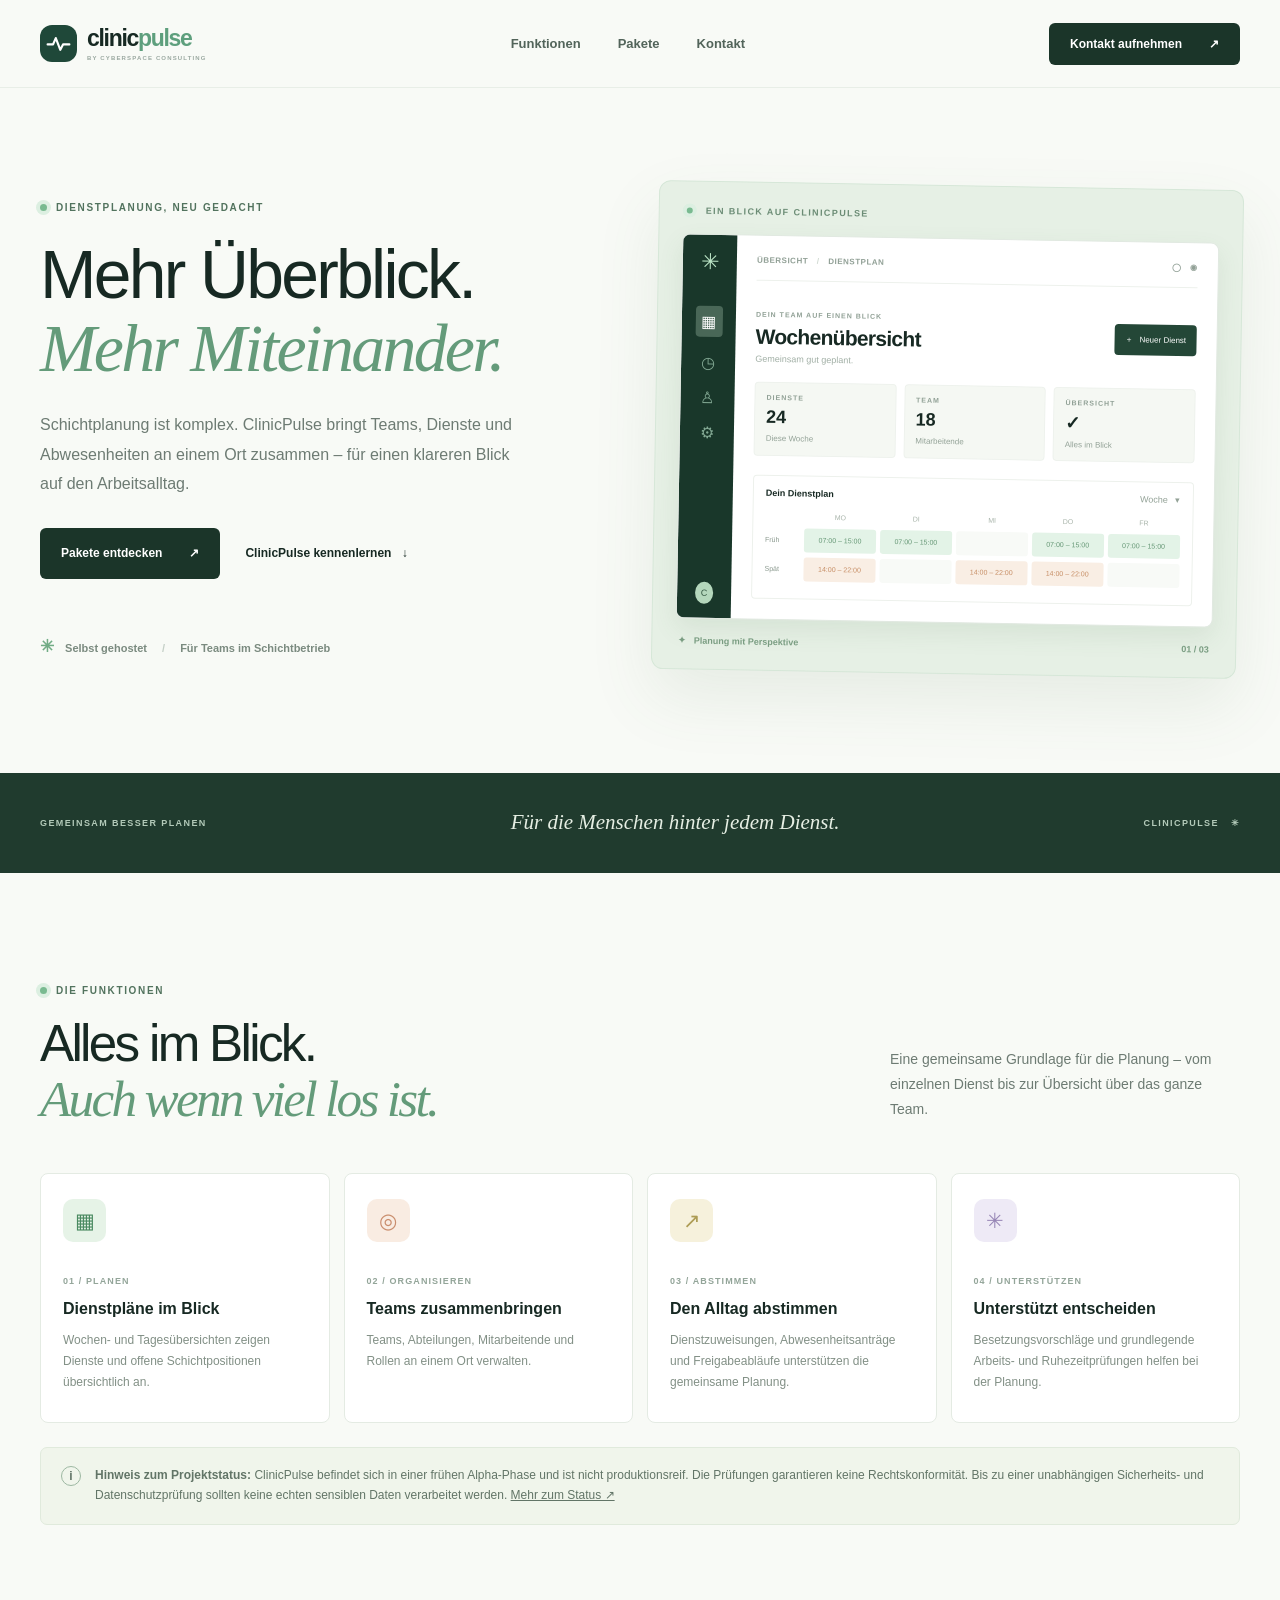
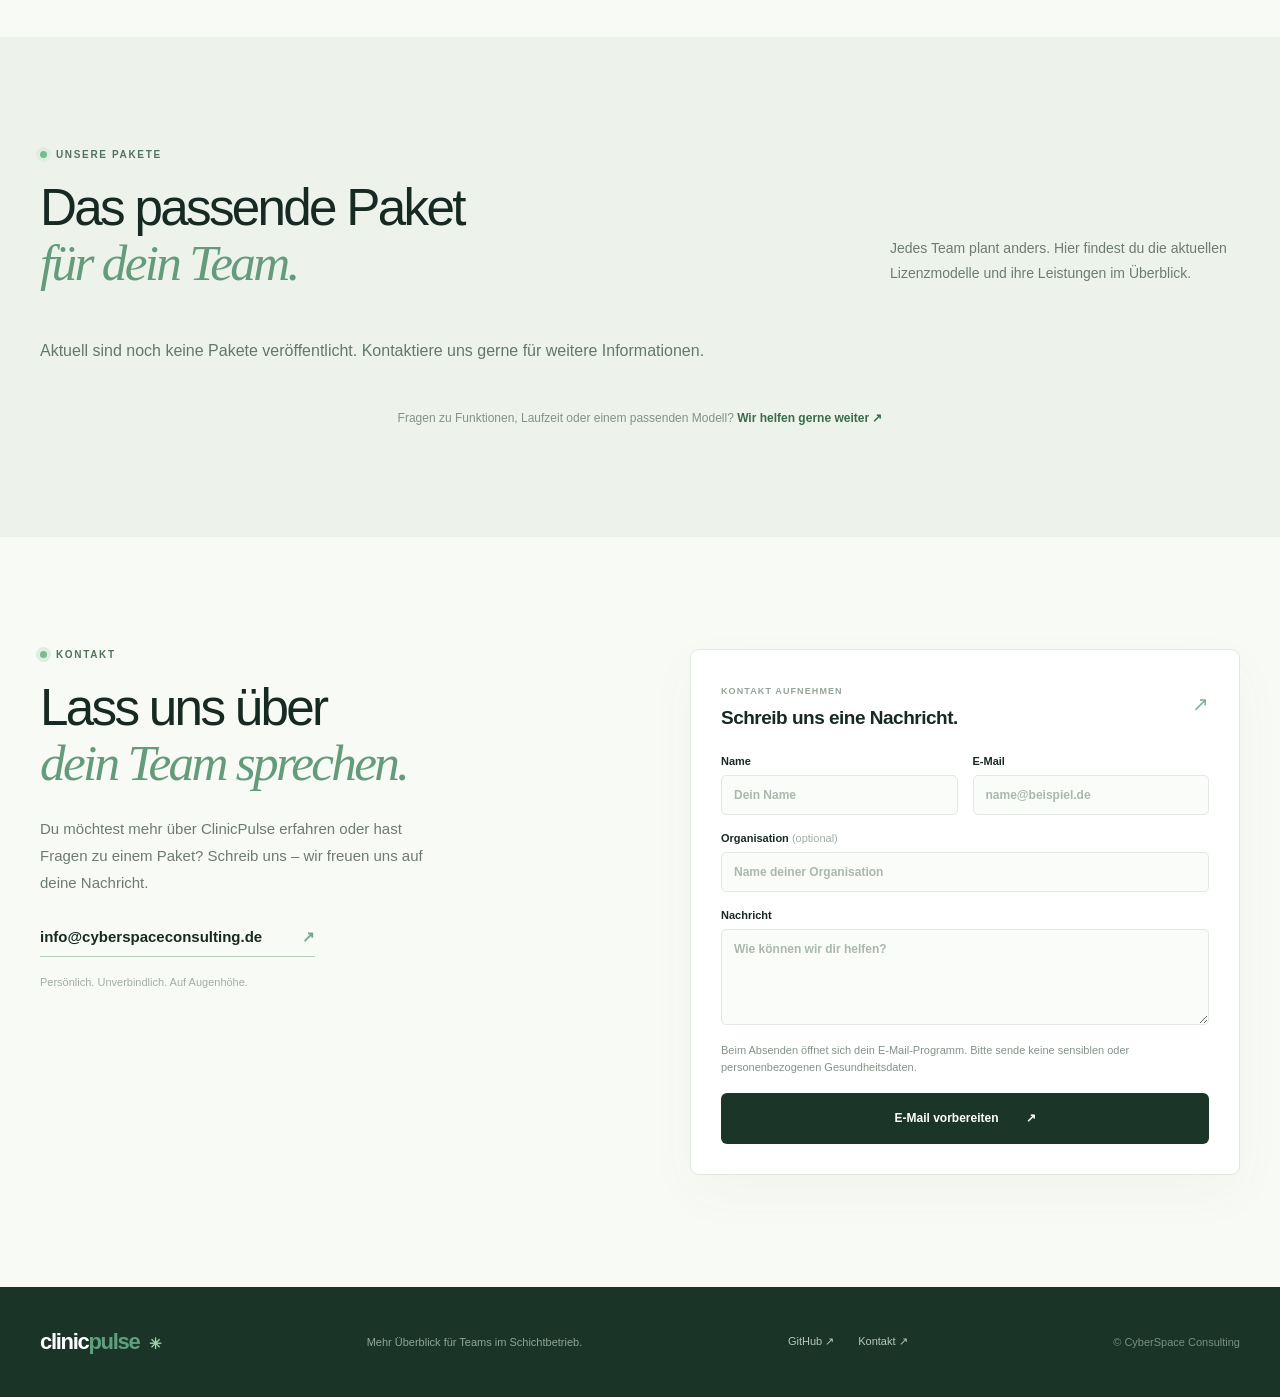
==== index.html @ e7cd2919 "Create ClinicPulse website Co-authored-by: Copilot <223556219+Copilot@users.noreply.github.com>" ====
<!doctype html>
<html lang="de">
<head>
  <meta charset="utf-8">
  <meta name="viewport" content="width=device-width, initial-scale=1">
  <meta name="description" content="ClinicPulse – Dienstplanung für Teams im Schichtbetrieb.">
  <meta name="theme-color" content="#f6f7f3">
  <title>ClinicPulse – Dienstplanung mit Überblick</title>
  <link rel="stylesheet" href="styles.css">
  <script src="app.js" defer></script>
</head>
<body>
  <header class="site-header">
    <div class="container header-inner">
      <a class="brand" href="#start" aria-label="ClinicPulse – zur Startseite">
        <span class="brand-mark" aria-hidden="true"><svg viewBox="0 0 32 32" fill="none"><path d="M4 17h6l3-7 5 13 3-6h7" stroke="currentColor" stroke-width="2.4" stroke-linecap="round" stroke-linejoin="round"/></svg></span>
        <span>clinic<span class="brand-accent">pulse</span><small>BY CYBERSPACE CONSULTING</small></span>
      </a>
      <nav aria-label="Hauptnavigation">
        <a href="#funktionen">Funktionen</a><a href="#pakete">Pakete</a><a href="#kontakt">Kontakt</a>
      </nav>
      <a class="button button-dark header-cta" href="#kontakt">Kontakt aufnehmen <span aria-hidden="true">↗</span></a>
    </div>
  </header>

  <main id="start">
    <section class="hero">
      <div class="container hero-grid">
        <div class="hero-copy">
          <div class="eyebrow"><span class="dot"></span> DIENSTPLANUNG, NEU GEDACHT</div>
          <h1>Mehr Überblick.<br><em>Mehr Miteinander.</em></h1>
          <p>Schichtplanung ist komplex. ClinicPulse bringt Teams, Dienste und Abwesenheiten an einem Ort zusammen – für einen klareren Blick auf den Arbeitsalltag.</p>
          <div class="hero-actions"><a class="button button-dark" href="#pakete">Pakete entdecken <span aria-hidden="true">↗</span></a><a class="text-link" href="#funktionen">ClinicPulse kennenlernen <span aria-hidden="true">↓</span></a></div>
          <div class="hero-note"><span class="note-icon">✳</span> Selbst gehostet <span class="separator">/</span> Für Teams im Schichtbetrieb</div>
        </div>
        <div class="preview-wrap" aria-label="Illustrative Darstellung einer Dienstplanübersicht">
          <div class="preview-label"><span class="dot"></span> EIN BLICK AUF CLINICPULSE</div>
          <div class="preview">
            <div class="preview-sidebar"><div class="mini-logo">✳</div><span class="mini-nav active">▦</span><span class="mini-nav">◷</span><span class="mini-nav">♙</span><span class="mini-nav">⚙</span><div class="mini-avatar">C</div></div>
            <div class="preview-main">
              <div class="preview-top"><span>ÜBERSICHT <b>/</b> DIENSTPLAN</span><span>◯ &nbsp; ◉</span></div>
              <div class="preview-heading"><div><small>DEIN TEAM AUF EINEN BLICK</small><h2>Wochenübersicht</h2><p>Gemeinsam gut geplant.</p></div><div class="preview-btn">＋ &nbsp; Neuer Dienst</div></div>
              <div class="preview-stats"><div><small>DIENSTE</small><strong>24</strong><span>Diese Woche</span></div><div><small>TEAM</small><strong>18</strong><span>Mitarbeitende</span></div><div><small>ÜBERSICHT</small><strong>✓</strong><span>Alles im Blick</span></div></div>
              <div class="calendar"><div class="calendar-head"><b>Dein Dienstplan</b><span>Woche &nbsp; ▾</span></div><div class="weekdays"><span></span><span>MO</span><span>DI</span><span>MI</span><span>DO</span><span>FR</span></div><div class="calendar-row"><span>Früh</span><i>07:00 – 15:00</i><i>07:00 – 15:00</i><i></i><i>07:00 – 15:00</i><i>07:00 – 15:00</i></div><div class="calendar-row"><span>Spät</span><i class="peach">14:00 – 22:00</i><i></i><i class="peach">14:00 – 22:00</i><i class="peach">14:00 – 22:00</i><i></i></div></div>
            </div>
          </div>
          <div class="preview-foot"><span>✦ &nbsp; Planung mit Perspektive</span><span>01 / 03</span></div>
        </div>
      </div>
    </section>

    <section class="intro-strip"><div class="container strip-inner"><span>GEMEINSAM BESSER PLANEN</span><p>Für die Menschen hinter jedem Dienst.</p><span>CLINICPULSE &nbsp; ✳</span></div></section>

    <section class="section" id="funktionen">
      <div class="container">
        <div class="section-heading"><div><div class="eyebrow"><span class="dot"></span> DIE FUNKTIONEN</div><h2>Alles im Blick.<br><em>Auch wenn viel los ist.</em></h2></div><p>Eine gemeinsame Grundlage für die Planung – vom einzelnen Dienst bis zur Übersicht über das ganze Team.</p></div>
        <div class="feature-grid">
          <article class="feature-card"><div class="feature-icon">▦</div><span class="card-index">01 / PLANEN</span><h3>Dienstpläne im Blick</h3><p>Wochen- und Tagesübersichten zeigen Dienste und offene Schichtpositionen übersichtlich an.</p></article>
          <article class="feature-card"><div class="feature-icon peach-icon">◎</div><span class="card-index">02 / ORGANISIEREN</span><h3>Teams zusammenbringen</h3><p>Teams, Abteilungen, Mitarbeitende und Rollen an einem Ort verwalten.</p></article>
          <article class="feature-card"><div class="feature-icon yellow-icon">↗</div><span class="card-index">03 / ABSTIMMEN</span><h3>Den Alltag abstimmen</h3><p>Dienstzuweisungen, Abwesenheitsanträge und Freigabeabläufe unterstützen die gemeinsame Planung.</p></article>
          <article class="feature-card"><div class="feature-icon lilac-icon">✳</div><span class="card-index">04 / UNTERSTÜTZEN</span><h3>Unterstützt entscheiden</h3><p>Besetzungsvorschläge und grundlegende Arbeits- und Ruhezeitprüfungen helfen bei der Planung.</p></article>
        </div>
        <div class="alpha-note"><span>i</span><p><strong>Hinweis zum Projektstatus:</strong> ClinicPulse befindet sich in einer frühen Alpha-Phase und ist nicht produktionsreif. Die Prüfungen garantieren keine Rechtskonformität. Bis zu einer unabhängigen Sicherheits- und Datenschutzprüfung sollten keine echten sensiblen Daten verarbeitet werden. <a href="https://github.com/CyberspaceConsulting/ClinicPulse#status-und-eignung">Mehr zum Status ↗</a></p></div>
      </div>
    </section>

    <section class="section packages-section" id="pakete">
      <div class="container">
        <div class="section-heading"><div><div class="eyebrow"><span class="dot"></span> UNSERE PAKETE</div><h2>Das passende Paket<br><em>für dein Team.</em></h2></div><p>Jedes Team plant anders. Hier findest du die aktuellen Lizenzmodelle und ihre Leistungen im Überblick.</p></div>
        <div id="packages" class="package-grid" aria-live="polite"><p class="package-status">Pakete werden geladen …</p></div>
        <p class="package-footnote">Fragen zu Funktionen, Laufzeit oder einem passenden Modell? <a href="#kontakt">Wir helfen gerne weiter ↗</a></p>
      </div>
    </section>

    <section class="section contact-section" id="kontakt">
      <div class="container contact-grid">
        <div><div class="eyebrow"><span class="dot"></span> KONTAKT</div><h2>Lass uns über<br><em>dein Team sprechen.</em></h2><p class="contact-intro">Du möchtest mehr über ClinicPulse erfahren oder hast Fragen zu einem Paket? Schreib uns – wir freuen uns auf deine Nachricht.</p><a class="contact-email" href="mailto:info@cyberspaceconsulting.de">info@cyberspaceconsulting.de <span>↗</span></a><p class="contact-small">Persönlich. Unverbindlich. Auf Augenhöhe.</p></div>
        <form id="contact-form" class="contact-form">
          <div class="form-header"><div><span class="card-index">KONTAKT AUFNEHMEN</span><h3>Schreib uns eine Nachricht.</h3></div><span>↗</span></div>
          <div class="form-row"><label>Name <input name="name" autocomplete="name" required placeholder="Dein Name"></label><label>E-Mail <input type="email" name="email" autocomplete="email" required placeholder="name@beispiel.de"></label></div>
          <label>Organisation <span class="optional">(optional)</span><input name="organization" autocomplete="organization" placeholder="Name deiner Organisation"></label>
          <label>Nachricht <textarea name="message" rows="5" required placeholder="Wie können wir dir helfen?"></textarea></label>
          <p class="form-hint">Beim Absenden öffnet sich dein E-Mail-Programm. Bitte sende keine sensiblen oder personenbezogenen Gesundheitsdaten.</p>
          <button class="button button-dark" type="submit">E-Mail vorbereiten <span aria-hidden="true">↗</span></button>
        </form>
      </div>
    </section>
  </main>
  <footer><div class="container footer-inner"><a class="footer-brand" href="#start">clinic<span>pulse</span> <b>✳</b></a><p>Mehr Überblick für Teams im Schichtbetrieb.</p><div><a href="https://github.com/CyberspaceConsulting/ClinicPulse">GitHub ↗</a><a href="mailto:info@cyberspaceconsulting.de">Kontakt ↗</a></div><small>© CyberSpace Consulting</small></div></footer>
</body>
</html>
---- styles.css ----
:root{--ink:#172923;--muted:#6d7b73;--green:#a1dbbf;--line:#dce4dc;--paper:#f8faf6;--cream:#f1f5ed}
*{box-sizing:border-box}
html{scroll-behavior:smooth;scroll-padding-top:90px}
body{margin:0;color:var(--ink);background:var(--paper);font-family:Arial,Helvetica,sans-serif;-webkit-font-smoothing:antialiased}
a{color:inherit;text-decoration:none}
button,input,textarea{font:inherit}
button,a{touch-action:manipulation}
button{cursor:pointer}
button:focus-visible,a:focus-visible,input:focus-visible,textarea:focus-visible{outline:3px solid #29805b;outline-offset:3px}
.container{width:min(1200px,calc(100% - 80px));margin:auto}
.site-header{height:88px;background:rgba(248,250,246,.96);border-bottom:1px solid #e8eee7}
.header-inner{height:100%;display:flex;align-items:center;justify-content:space-between;gap:24px}
.brand{display:flex;align-items:center;gap:10px;font-weight:800;font-size:23px;letter-spacing:-1.3px;line-height:1}
.brand-mark{display:grid;place-items:center;width:37px;height:37px;border-radius:12px;background:#1f4839;color:white}
.brand-mark svg{width:29px;height:29px}
.brand-accent,.footer-brand span{color:#5e9f7d}
.brand small{display:block;color:#9aa8a0;font-size:6px;letter-spacing:1.15px;margin-top:5px}
nav{display:flex;gap:37px;font-size:13px;font-weight:600;color:#52645a}
nav a:hover,.text-link:hover,.package-footnote a:hover{color:#40835e}
.button{display:inline-flex;align-items:center;justify-content:center;gap:27px;min-height:51px;padding:0 20px;border:1px solid transparent;border-radius:6px;font-size:12px;font-weight:700;transition:background .2s,color .2s}
.button-dark{background:#1b3529;color:white}.button-dark:hover{background:#345b47}.header-cta{min-height:42px}
.hero{overflow:hidden;padding:97px 0 99px}.hero-grid{display:grid;grid-template-columns:1fr 1.06fr;gap:64px;align-items:center}
.eyebrow{display:flex;align-items:center;gap:9px;color:#52735e;font-size:10px;font-weight:800;letter-spacing:1.65px}.dot{display:inline-block;width:7px;height:7px;border-radius:50%;background:#79ba90;box-shadow:0 0 0 4px #dcefe1}
h1,h2,h3,p{margin-top:0}h1,h2{font-weight:500;letter-spacing:-2.7px;line-height:1.08}h1{font-size:clamp(47px,5.3vw,72px);margin:25px 0}h1 em,h2 em{font-family:Georgia,serif;color:#649b7a;font-weight:400}
.hero-copy>p{max-width:480px;color:var(--muted);font-size:16px;line-height:1.85;margin-bottom:29px}.hero-actions{display:flex;align-items:center;gap:25px;flex-wrap:wrap}.text-link{font-size:12px;font-weight:700}.text-link span{margin-left:7px}
.hero-note{margin-top:57px;font-size:11px;color:#7a8a7f;font-weight:600}.note-icon{color:#71ac85;font-size:17px;margin-right:8px}.separator{padding:0 12px;color:#c5d0c7}
.preview-wrap{padding:23px;background:#e6f0e5;border:1px solid #d6e7d8;border-radius:12px;box-shadow:0 28px 65px #4f73521a;transform:rotate(1deg)}
.preview-label{font-size:9px;font-weight:800;letter-spacing:1.4px;color:#6b8c75;margin:1px 0 18px 4px}.preview-label .dot{width:6px;height:6px;margin-right:9px}
.preview{display:flex;min-height:354px;background:#fff;border:1px solid #e1e9e1;border-radius:8px;overflow:hidden;box-shadow:0 10px 24px #4a71501a}.preview-sidebar{width:54px;background:#19372a;color:#83a994;display:flex;align-items:center;flex-direction:column;gap:16px;padding:14px 0}.mini-logo{font-size:22px;color:#bce6c7;margin-bottom:15px}.mini-nav{font-size:16px}.mini-nav.active{background:#496757;color:white;padding:6px;border-radius:4px}.mini-avatar{margin-top:auto;border-radius:50%;background:#b4d7bc;color:#345842;padding:6px;font-size:9px}
.preview-main{flex:1;padding:20px;min-width:0}.preview-top{display:flex;justify-content:space-between;color:#91a096;font-size:8px;font-weight:700;letter-spacing:.5px;border-bottom:1px solid #edf1ec;padding-bottom:15px}.preview-top b{padding:0 6px;color:#d0d9d1}.preview-heading{display:flex;align-items:center;justify-content:space-between;margin:22px 0 18px}.preview-heading small,.preview-stats small{font-size:7px;letter-spacing:1px;color:#91a196;font-weight:700}.preview-heading h2{font-size:21px;letter-spacing:-.7px;font-weight:700;margin:5px 0}.preview-heading p{font-size:9px;color:#a1afa5;margin:0}.preview-btn{font-size:8px;color:#fff;background:#244737;padding:10px;border-radius:4px;white-space:nowrap}
.preview-stats{display:grid;grid-template-columns:repeat(3,1fr);gap:8px}.preview-stats div{padding:11px;background:#f5f8f3;border:1px solid #eef2ed;border-radius:4px}.preview-stats small,.preview-stats strong,.preview-stats span{display:block}.preview-stats strong{font-size:18px;margin:6px 0}.preview-stats span{font-size:8px;color:#93a297}
.calendar{margin-top:19px;border:1px solid #edf1ec;border-radius:4px;padding:12px}.calendar-head{display:flex;justify-content:space-between;font-size:9px;margin-bottom:15px}.calendar-head span{color:#93a297}.weekdays,.calendar-row{display:grid;grid-template-columns:35px repeat(5,1fr);gap:4px;align-items:center}.weekdays{font-size:7px;color:#a8b4aa;text-align:center;margin-bottom:8px}.calendar-row{font-size:7px;color:#89988d;margin-bottom:5px}.calendar-row i{font-style:normal;background:#e3f3e7;color:#659775;min-height:24px;padding:8px 2px;text-align:center;border-radius:3px;white-space:nowrap;overflow:hidden}.calendar-row i:empty{background:#f8faf7}.calendar-row i.peach{background:#f9eee4;color:#c68d64}.preview-foot{display:flex;justify-content:space-between;margin:17px 3px 0;color:#7a9d82;font-size:9px;font-weight:700}
.intro-strip{background:#203b2e;color:#b3cab9}.strip-inner{min-height:100px;display:flex;align-items:center;justify-content:space-between;gap:20px}.strip-inner span{font-size:9px;font-weight:700;letter-spacing:1.4px}.strip-inner p{font-family:Georgia,serif;font-style:italic;font-size:21px;color:#e5eee3;margin:0}
.section{padding:112px 0}.section-heading{display:flex;justify-content:space-between;align-items:end;gap:40px;margin-bottom:47px}.section-heading h2,.contact-section h2{font-size:clamp(38px,4vw,55px);margin:20px 0 0}.section-heading>p{max-width:350px;color:var(--muted);font-size:14px;line-height:1.8;margin:0 0 4px}
.feature-grid{display:grid;grid-template-columns:repeat(4,1fr);gap:14px}.feature-card{min-height:250px;padding:25px 22px;background:#fff;border:1px solid #e4ebe3;border-radius:8px}.feature-icon{display:grid;place-items:center;width:43px;height:43px;border-radius:10px;background:#e6f3e7;color:#4a8a61;font-size:21px;margin-bottom:28px}.peach-icon{background:#f9ece2;color:#ca8e6e}.yellow-icon{background:#f6f1dc;color:#ad9c54}.lilac-icon{background:#eeeaf6;color:#9685b5}.card-index{color:#93a599;font-size:9px;font-weight:800;letter-spacing:1.1px}.feature-card h3{font-size:16px;margin:12px 0}.feature-card p{color:#829086;font-size:12px;line-height:1.75;margin:0}
.alpha-note{display:flex;gap:14px;align-items:start;background:#f0f5eb;border:1px solid #e0eadc;border-radius:7px;padding:18px 20px;margin-top:24px;color:#627567;font-size:12px;line-height:1.65}.alpha-note>span{display:grid;place-items:center;flex:none;width:20px;height:20px;border:1px solid #9db8a2;border-radius:50%;font-weight:700}.alpha-note p{margin:0}.alpha-note a{text-decoration:underline}
.packages-section{background:#edf3eb}.package-grid{display:grid;grid-template-columns:repeat(auto-fit,minmax(min(100%,290px),1fr));gap:16px}.package-card{display:flex;flex-direction:column;background:#fff;border:1px solid #dce8dc;border-radius:9px;padding:28px}.package-card h3{font-size:25px;letter-spacing:-.8px;margin:13px 0 20px}.package-price strong{font-size:32px;letter-spacing:-1px}.package-price span,.package-limits,.renewal,.lifetime{font-size:12px;color:#76877a}.package-limits{margin:14px 0 6px}.lifetime{margin:6px 0}.renewal{margin:6px 0 0}.package-divider{height:1px;background:#e9eee8;margin:24px 0}.feature-label{font-size:9px;letter-spacing:1.2px;font-weight:800;color:#8da093}.package-features{list-style:none;padding:0;margin:6px 0 26px;flex:1}.package-features li{display:flex;gap:10px;margin-bottom:14px;font-size:12px;line-height:1.5}.package-features strong,.package-features li div span{display:block}.package-features li div span{color:#829086;margin-top:2px}.check{color:#4b9868;font-weight:700}.button-outline{border-color:#cdded0;color:#294c38;width:100%}.button-outline:hover{background:#edf6ed}.package-status{color:#64786a;line-height:1.7}.package-footnote{text-align:center;color:#829187;font-size:12px;margin:30px 0 0}.package-footnote a{color:#396c4a;font-weight:700}
.contact-grid{display:grid;grid-template-columns:1fr 1fr;gap:100px;align-items:start}.contact-intro{max-width:410px;color:var(--muted);font-size:15px;line-height:1.8;margin:25px 0 32px}.contact-email{display:inline-flex;justify-content:space-between;gap:40px;padding-bottom:10px;border-bottom:1px solid #b5ceba;font-size:15px;font-weight:700}.contact-email span{color:#75a889}.contact-small{color:#a1afa4;font-size:11px;margin-top:19px}
.contact-form{background:#fff;border:1px solid #e1e9df;border-radius:9px;padding:30px;box-shadow:0 18px 50px #4664450a}.form-header{display:flex;justify-content:space-between;align-items:center;margin-bottom:26px}.form-header h3{font-size:19px;letter-spacing:-.5px;margin:9px 0 0}.form-header>span{font-size:20px;color:#82b396}.form-row{display:grid;grid-template-columns:1fr 1fr;gap:15px}.contact-form label{display:block;font-size:11px;font-weight:700;margin-bottom:17px}.optional{color:#a2b0a5;font-weight:400}.contact-form input,.contact-form textarea{display:block;width:100%;margin-top:8px;padding:12px;border:1px solid #e1e9e0;border-radius:5px;background:#fafcf9;color:var(--ink);font-size:12px;resize:vertical}.contact-form input::placeholder,.contact-form textarea::placeholder{color:#aab8ad}.form-hint{font-size:11px;color:#839388;line-height:1.6}.contact-form button{width:100%;margin-top:5px}
footer{background:#1b3428;color:#b7c9bc}.footer-inner{min-height:110px;display:flex;align-items:center;justify-content:space-between;gap:20px}.footer-brand{font-size:22px;font-weight:800;letter-spacing:-1.3px;color:#fff}.footer-brand b{font-size:15px;margin-left:5px;color:#9dcdaa}.footer-inner p,.footer-inner div,.footer-inner small{font-size:11px}.footer-inner p{margin:0;color:#8ea697}.footer-inner div{display:flex;gap:24px}.footer-inner small{color:#789081}
@media(max-width:900px){.hero-grid{gap:30px}.feature-grid{grid-template-columns:repeat(2,1fr)}.contact-grid{gap:40px}.preview-wrap{padding:15px}.preview-main{padding:14px}}
@media(max-width:700px){.container{width:min(100% - 36px,520px)}.site-header{height:auto;min-height:74px}.header-inner{flex-wrap:wrap;padding:16px 0;gap:15px}.brand{font-size:20px}nav{order:3;width:100%;justify-content:space-between;gap:12px}.header-cta{min-height:38px;padding:0 12px;gap:8px;font-size:11px}.hero{padding:65px 0}.hero-grid{grid-template-columns:1fr;gap:50px}h1{letter-spacing:-2px}.hero-note{margin-top:35px}.preview-wrap{transform:none}.strip-inner{min-height:105px;flex-wrap:wrap;padding:22px 0}.strip-inner p{width:100%;order:3}.strip-inner span:last-child{margin-left:auto}.section{padding:75px 0}.section-heading{display:block}.section-heading>p{margin-top:20px}.section-heading h2,.contact-section h2{letter-spacing:-1.8px}.contact-grid{grid-template-columns:1fr;gap:35px}.footer-inner{padding:28px 0;flex-wrap:wrap}.footer-inner p{width:100%;order:2}.footer-inner small{order:3}.footer-inner div{margin-left:auto}}
@media(max-width:400px){.feature-grid{grid-template-columns:1fr}.form-row{grid-template-columns:1fr;gap:0}.preview-sidebar{width:40px}.preview-main{padding:10px}.calendar{padding:8px}.preview-stats div{padding:7px}.calendar-row{grid-template-columns:27px repeat(5,1fr)}}
@media(prefers-reduced-motion:reduce){html{scroll-behavior:auto}*{transition:none!important}}
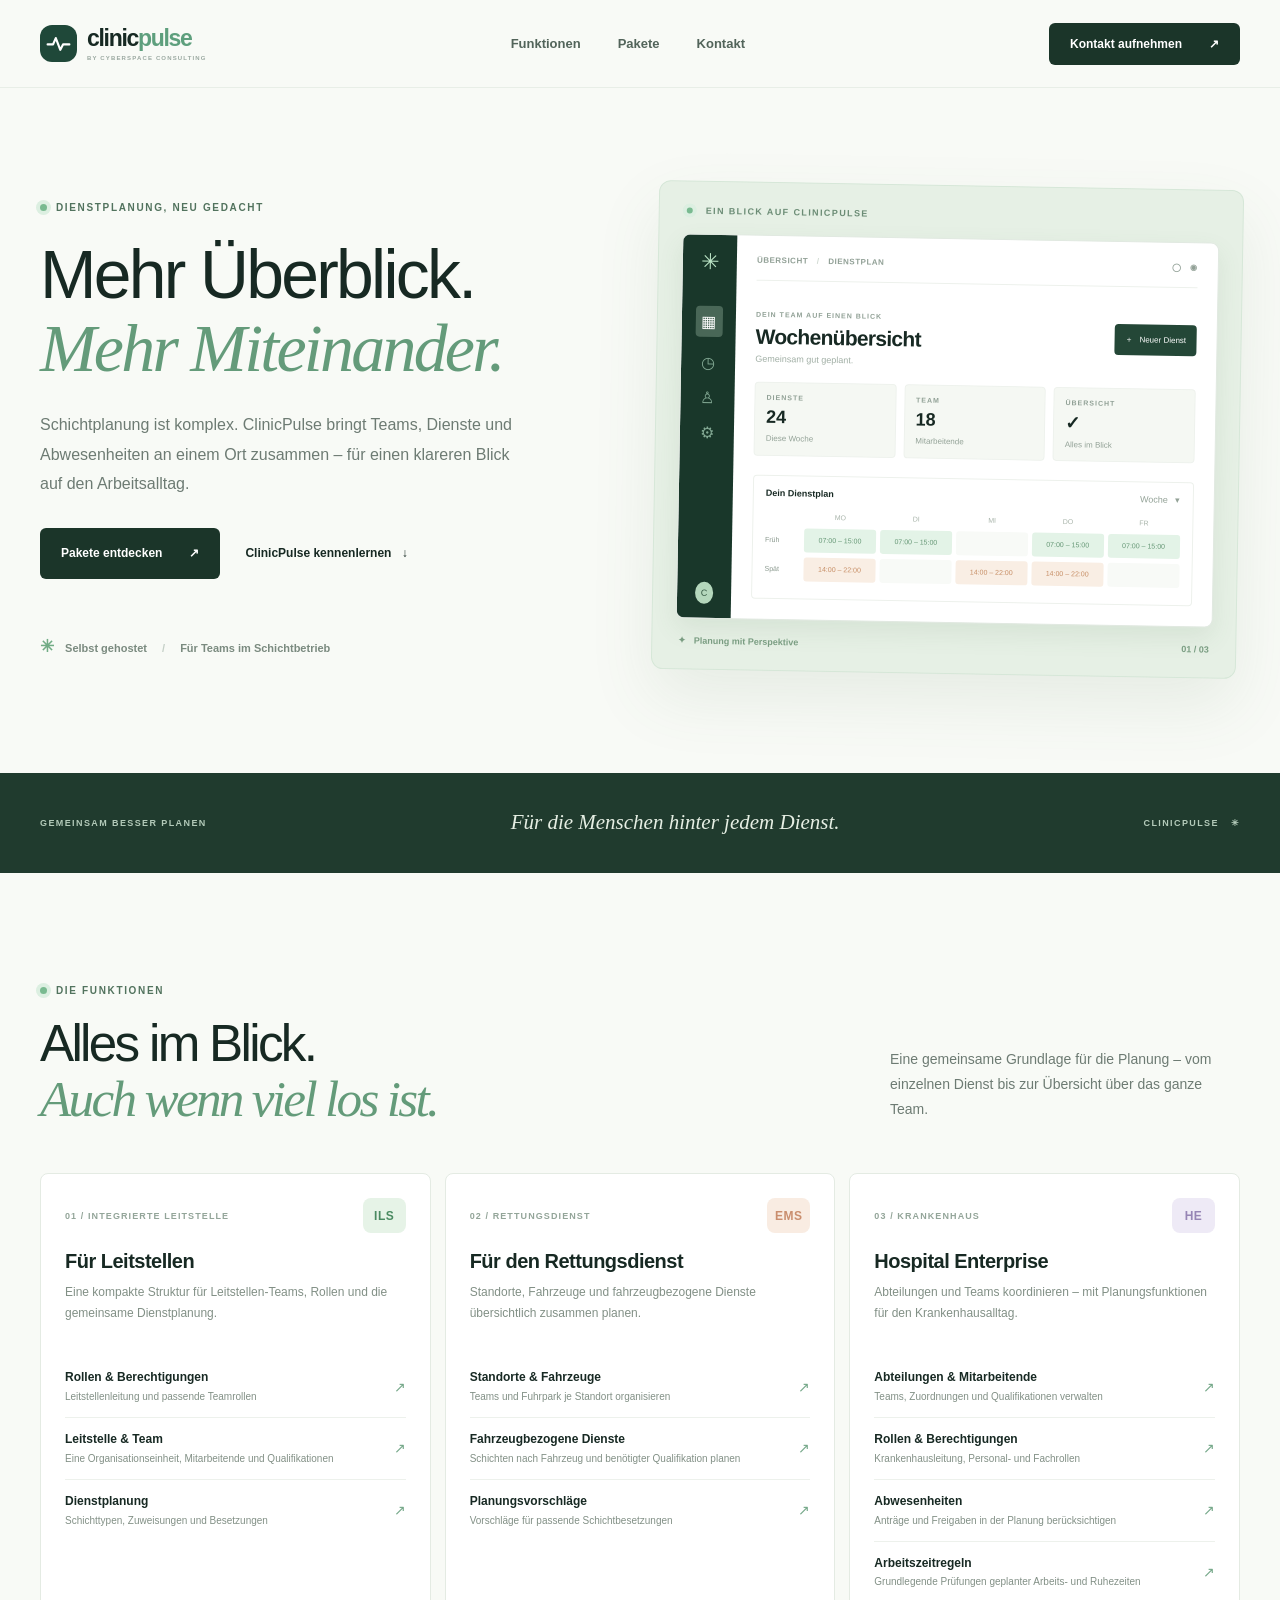
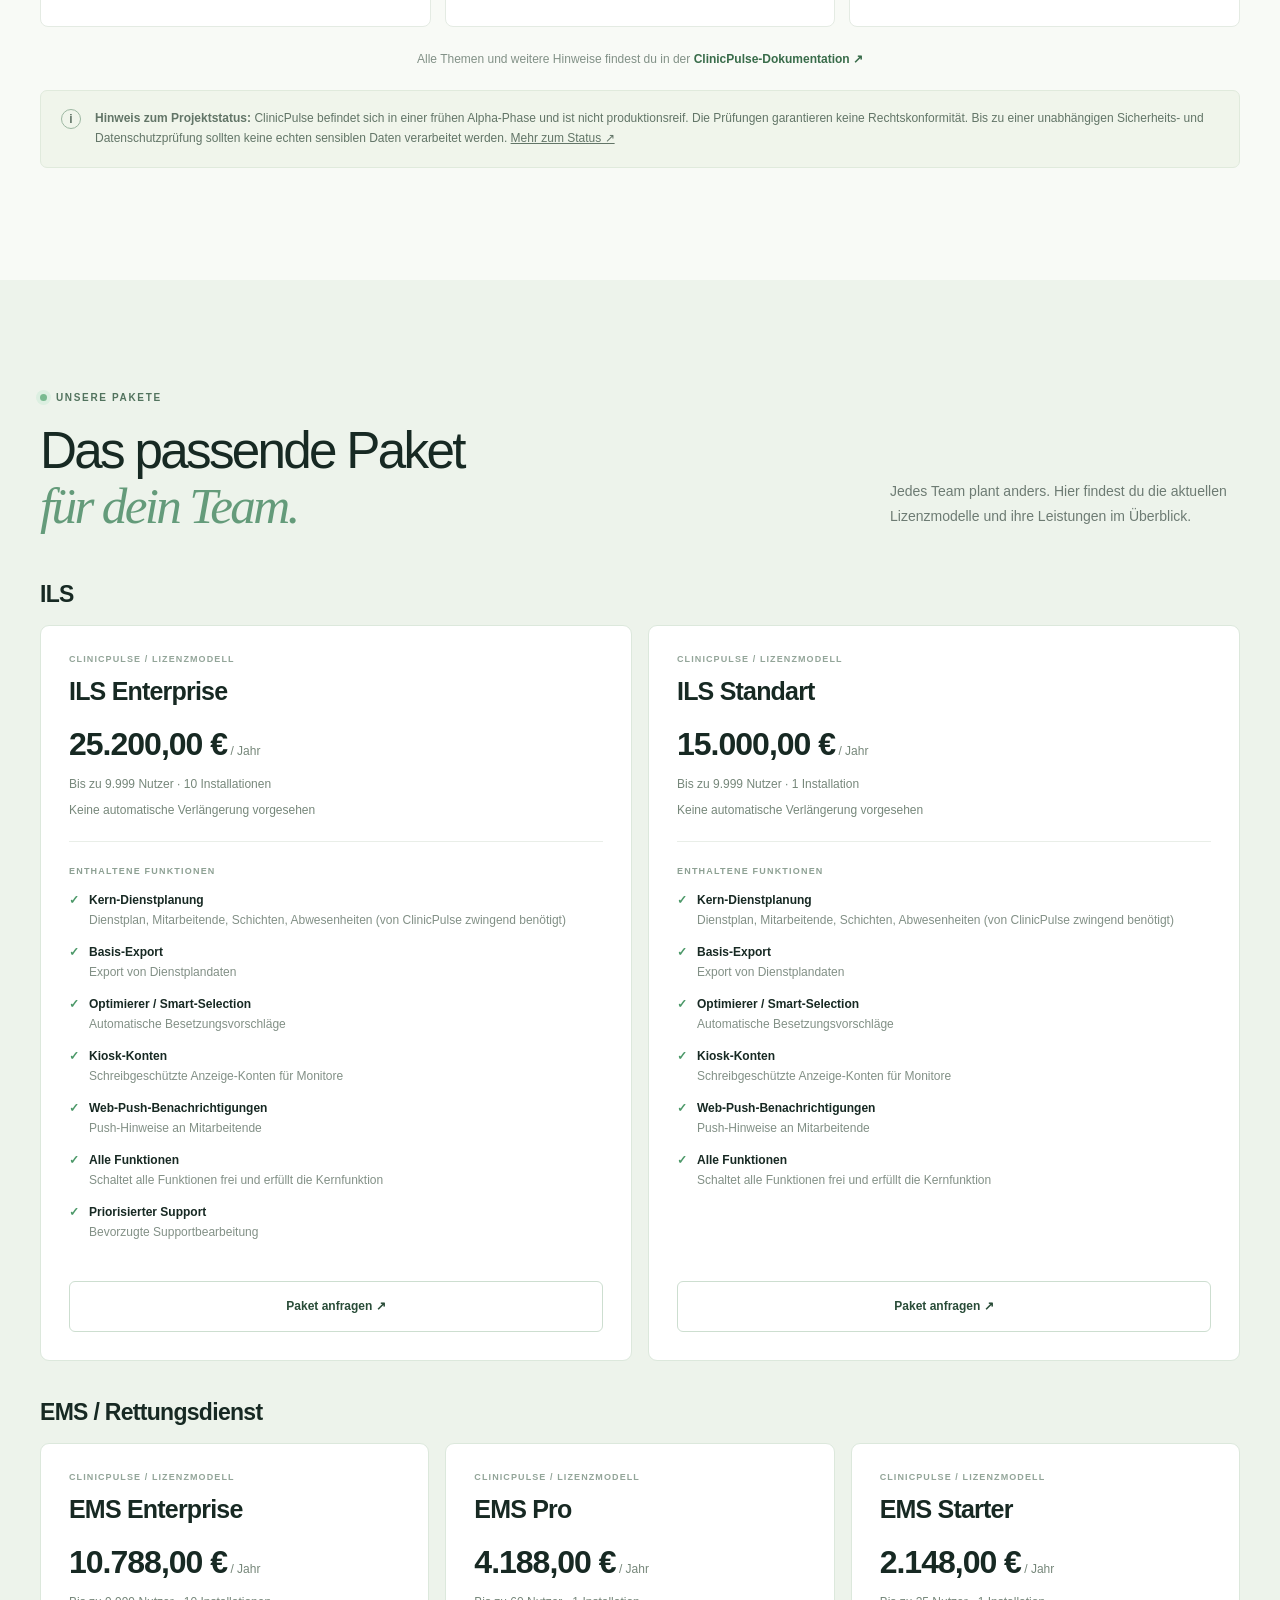
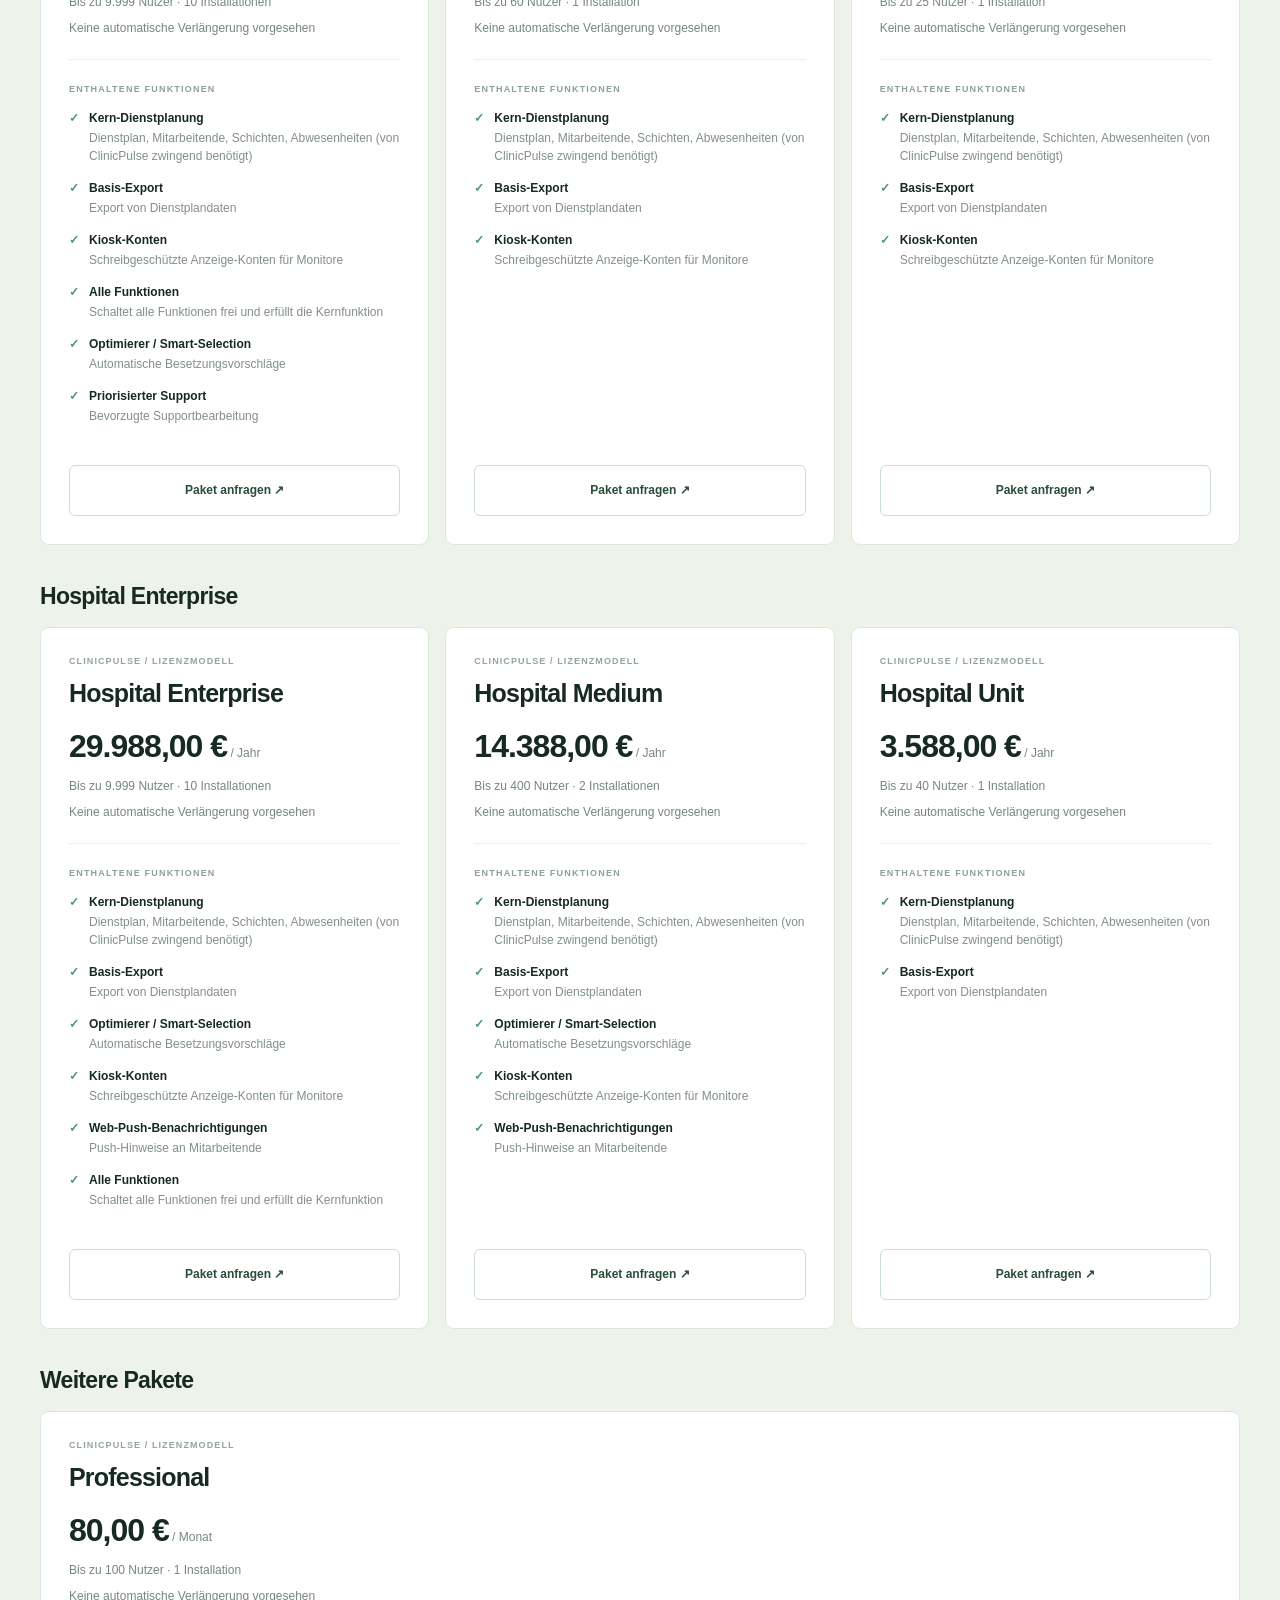
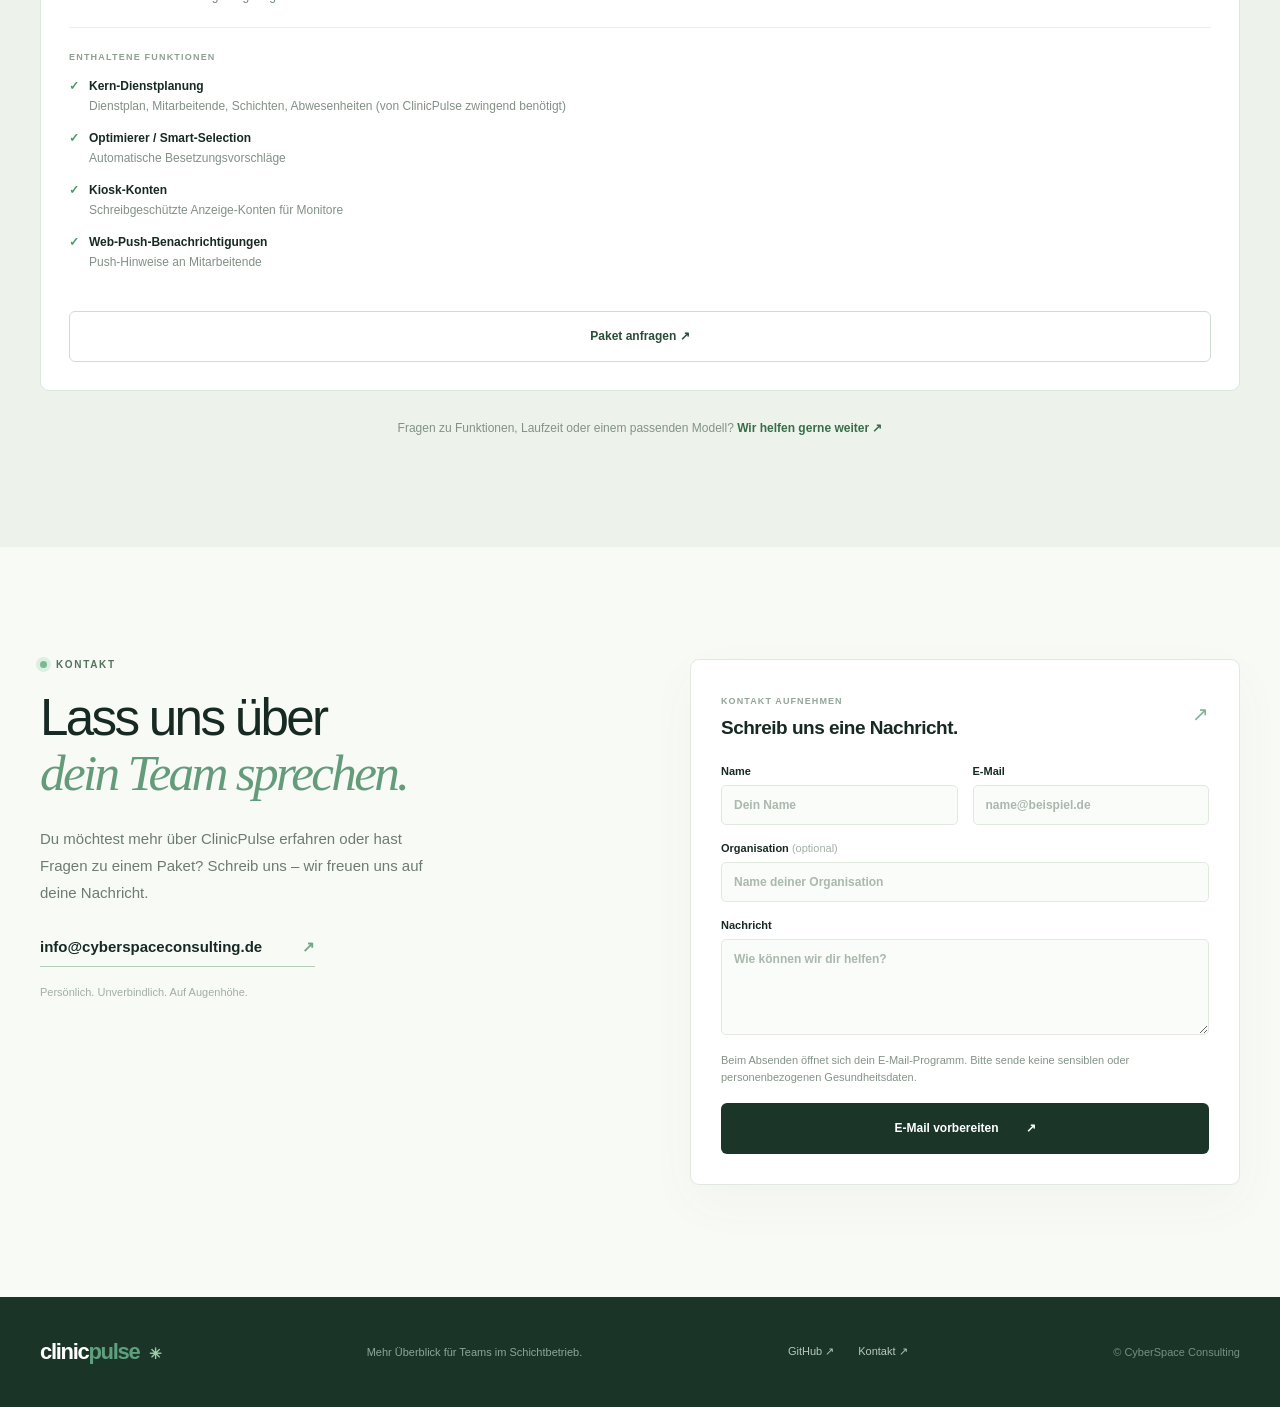
==== commit 4f40f96b: "Group website content by service area Co-authored-by: Copilot <223556219+Copilot@users.noreply.githu" ====
--- a/index.html
+++ b/index.html
@@ -54,12 +54,40 @@
     <section class="section" id="funktionen">
       <div class="container">
         <div class="section-heading"><div><div class="eyebrow"><span class="dot"></span> DIE FUNKTIONEN</div><h2>Alles im Blick.<br><em>Auch wenn viel los ist.</em></h2></div><p>Eine gemeinsame Grundlage für die Planung – vom einzelnen Dienst bis zur Übersicht über das ganze Team.</p></div>
-        <div class="feature-grid">
-          <article class="feature-card"><div class="feature-icon">▦</div><span class="card-index">01 / PLANEN</span><h3>Dienstpläne im Blick</h3><p>Wochen- und Tagesübersichten zeigen Dienste und offene Schichtpositionen übersichtlich an.</p></article>
-          <article class="feature-card"><div class="feature-icon peach-icon">◎</div><span class="card-index">02 / ORGANISIEREN</span><h3>Teams zusammenbringen</h3><p>Teams, Abteilungen, Mitarbeitende und Rollen an einem Ort verwalten.</p></article>
-          <article class="feature-card"><div class="feature-icon yellow-icon">↗</div><span class="card-index">03 / ABSTIMMEN</span><h3>Den Alltag abstimmen</h3><p>Dienstzuweisungen, Abwesenheitsanträge und Freigabeabläufe unterstützen die gemeinsame Planung.</p></article>
-          <article class="feature-card"><div class="feature-icon lilac-icon">✳</div><span class="card-index">04 / UNTERSTÜTZEN</span><h3>Unterstützt entscheiden</h3><p>Besetzungsvorschläge und grundlegende Arbeits- und Ruhezeitprüfungen helfen bei der Planung.</p></article>
+        <div class="area-grid">
+          <article class="area-card">
+            <div class="area-card-header"><span class="card-index">01 / INTEGRIERTE LEITSTELLE</span><span class="area-mark">ILS</span></div>
+            <h3>Für Leitstellen</h3>
+            <p>Eine kompakte Struktur für Leitstellen-Teams, Rollen und die gemeinsame Dienstplanung.</p>
+            <ul class="area-topics">
+              <li><a href="https://cyberspaceconsulting.github.io/ClinicPulse/features/roles-and-permissions"><span><strong>Rollen &amp; Berechtigungen</strong><small>Leitstellenleitung und passende Teamrollen</small></span><span class="doc-arrow" aria-hidden="true">↗</span></a></li>
+              <li><a href="https://cyberspaceconsulting.github.io/ClinicPulse/features/departments-and-employees"><span><strong>Leitstelle &amp; Team</strong><small>Eine Organisationseinheit, Mitarbeitende und Qualifikationen</small></span><span class="doc-arrow" aria-hidden="true">↗</span></a></li>
+              <li><a href="https://cyberspaceconsulting.github.io/ClinicPulse/features/shift-planning"><span><strong>Dienstplanung</strong><small>Schichttypen, Zuweisungen und Besetzungen</small></span><span class="doc-arrow" aria-hidden="true">↗</span></a></li>
+            </ul>
+          </article>
+          <article class="area-card">
+            <div class="area-card-header"><span class="card-index">02 / RETTUNGSDIENST</span><span class="area-mark peach-mark">EMS</span></div>
+            <h3>Für den Rettungsdienst</h3>
+            <p>Standorte, Fahrzeuge und fahrzeugbezogene Dienste übersichtlich zusammen planen.</p>
+            <ul class="area-topics">
+              <li><a href="https://cyberspaceconsulting.github.io/ClinicPulse/features/departments-and-employees"><span><strong>Standorte &amp; Fahrzeuge</strong><small>Teams und Fuhrpark je Standort organisieren</small></span><span class="doc-arrow" aria-hidden="true">↗</span></a></li>
+              <li><a href="https://cyberspaceconsulting.github.io/ClinicPulse/features/shift-planning"><span><strong>Fahrzeugbezogene Dienste</strong><small>Schichten nach Fahrzeug und benötigter Qualifikation planen</small></span><span class="doc-arrow" aria-hidden="true">↗</span></a></li>
+              <li><a href="https://cyberspaceconsulting.github.io/ClinicPulse/features/planning-suggestions"><span><strong>Planungsvorschläge</strong><small>Vorschläge für passende Schichtbesetzungen</small></span><span class="doc-arrow" aria-hidden="true">↗</span></a></li>
+            </ul>
+          </article>
+          <article class="area-card">
+            <div class="area-card-header"><span class="card-index">03 / KRANKENHAUS</span><span class="area-mark lilac-mark">HE</span></div>
+            <h3>Hospital Enterprise</h3>
+            <p>Abteilungen und Teams koordinieren – mit Planungsfunktionen für den Krankenhausalltag.</p>
+            <ul class="area-topics">
+              <li><a href="https://cyberspaceconsulting.github.io/ClinicPulse/features/departments-and-employees"><span><strong>Abteilungen &amp; Mitarbeitende</strong><small>Teams, Zuordnungen und Qualifikationen verwalten</small></span><span class="doc-arrow" aria-hidden="true">↗</span></a></li>
+              <li><a href="https://cyberspaceconsulting.github.io/ClinicPulse/features/roles-and-permissions"><span><strong>Rollen &amp; Berechtigungen</strong><small>Krankenhausleitung, Personal- und Fachrollen</small></span><span class="doc-arrow" aria-hidden="true">↗</span></a></li>
+              <li><a href="https://cyberspaceconsulting.github.io/ClinicPulse/features/absences"><span><strong>Abwesenheiten</strong><small>Anträge und Freigaben in der Planung berücksichtigen</small></span><span class="doc-arrow" aria-hidden="true">↗</span></a></li>
+              <li><a href="https://cyberspaceconsulting.github.io/ClinicPulse/features/work-rules"><span><strong>Arbeitszeitregeln</strong><small>Grundlegende Prüfungen geplanter Arbeits- und Ruhezeiten</small></span><span class="doc-arrow" aria-hidden="true">↗</span></a></li>
+            </ul>
+          </article>
         </div>
+        <p class="docs-footnote">Alle Themen und weitere Hinweise findest du in der <a href="https://cyberspaceconsulting.github.io/ClinicPulse/">ClinicPulse-Dokumentation ↗</a></p>
         <div class="alpha-note"><span>i</span><p><strong>Hinweis zum Projektstatus:</strong> ClinicPulse befindet sich in einer frühen Alpha-Phase und ist nicht produktionsreif. Die Prüfungen garantieren keine Rechtskonformität. Bis zu einer unabhängigen Sicherheits- und Datenschutzprüfung sollten keine echten sensiblen Daten verarbeitet werden. <a href="https://github.com/CyberspaceConsulting/ClinicPulse#status-und-eignung">Mehr zum Status ↗</a></p></div>
       </div>
     </section>
@@ -67,7 +95,7 @@
     <section class="section packages-section" id="pakete">
       <div class="container">
         <div class="section-heading"><div><div class="eyebrow"><span class="dot"></span> UNSERE PAKETE</div><h2>Das passende Paket<br><em>für dein Team.</em></h2></div><p>Jedes Team plant anders. Hier findest du die aktuellen Lizenzmodelle und ihre Leistungen im Überblick.</p></div>
-        <div id="packages" class="package-grid" aria-live="polite"><p class="package-status">Pakete werden geladen …</p></div>
+        <div id="packages" class="package-groups" aria-live="polite"><p class="package-status">Pakete werden geladen …</p></div>
         <p class="package-footnote">Fragen zu Funktionen, Laufzeit oder einem passenden Modell? <a href="#kontakt">Wir helfen gerne weiter ↗</a></p>
       </div>
     </section>
--- a/styles.css
+++ b/styles.css
@@ -33,12 +33,29 @@
 .intro-strip{background:#203b2e;color:#b3cab9}.strip-inner{min-height:100px;display:flex;align-items:center;justify-content:space-between;gap:20px}.strip-inner span{font-size:9px;font-weight:700;letter-spacing:1.4px}.strip-inner p{font-family:Georgia,serif;font-style:italic;font-size:21px;color:#e5eee3;margin:0}
 .section{padding:112px 0}.section-heading{display:flex;justify-content:space-between;align-items:end;gap:40px;margin-bottom:47px}.section-heading h2,.contact-section h2{font-size:clamp(38px,4vw,55px);margin:20px 0 0}.section-heading>p{max-width:350px;color:var(--muted);font-size:14px;line-height:1.8;margin:0 0 4px}
 .feature-grid{display:grid;grid-template-columns:repeat(4,1fr);gap:14px}.feature-card{min-height:250px;padding:25px 22px;background:#fff;border:1px solid #e4ebe3;border-radius:8px}.feature-icon{display:grid;place-items:center;width:43px;height:43px;border-radius:10px;background:#e6f3e7;color:#4a8a61;font-size:21px;margin-bottom:28px}.peach-icon{background:#f9ece2;color:#ca8e6e}.yellow-icon{background:#f6f1dc;color:#ad9c54}.lilac-icon{background:#eeeaf6;color:#9685b5}.card-index{color:#93a599;font-size:9px;font-weight:800;letter-spacing:1.1px}.feature-card h3{font-size:16px;margin:12px 0}.feature-card p{color:#829086;font-size:12px;line-height:1.75;margin:0}
+.area-grid{display:grid;grid-template-columns:repeat(3,minmax(0,1fr));gap:14px}
+.area-card{min-width:0;padding:24px;background:#fff;border:1px solid #e4ebe3;border-radius:8px}
+.area-card-header{display:flex;align-items:center;justify-content:space-between;gap:12px;min-height:34px}
+.area-mark{display:grid;place-items:center;flex:none;width:43px;height:35px;border-radius:8px;background:#e6f3e7;color:#4a8a61;font-size:12px;font-weight:800;letter-spacing:.5px}
+.peach-mark{background:#f9ece2;color:#ca8e6e}.lilac-mark{background:#eeeaf6;color:#9685b5}
+.area-card h3{font-size:20px;letter-spacing:-.5px;margin:17px 0 9px}
+.area-card>p{min-height:60px;color:#829086;font-size:12px;line-height:1.75;margin:0 0 14px}
+.area-topics{list-style:none;padding:0;margin:0}
+.area-topics li+li{border-top:1px solid #edf1ec}
+.area-topics a{display:flex;align-items:center;justify-content:space-between;gap:12px;padding:13px 0}
+.area-topics a:hover strong{color:#40835e}
+.area-topics strong,.area-topics small{display:block}
+.area-topics strong{font-size:12px;line-height:1.4}
+.area-topics small{margin-top:3px;color:#829086;font-size:10px;line-height:1.5}
+.doc-arrow{flex:none;color:#75a889;font-size:14px}
+.docs-footnote{text-align:center;color:#829187;font-size:12px;margin:25px 0 0}
+.docs-footnote a{color:#396c4a;font-weight:700}
 .alpha-note{display:flex;gap:14px;align-items:start;background:#f0f5eb;border:1px solid #e0eadc;border-radius:7px;padding:18px 20px;margin-top:24px;color:#627567;font-size:12px;line-height:1.65}.alpha-note>span{display:grid;place-items:center;flex:none;width:20px;height:20px;border:1px solid #9db8a2;border-radius:50%;font-weight:700}.alpha-note p{margin:0}.alpha-note a{text-decoration:underline}
-.packages-section{background:#edf3eb}.package-grid{display:grid;grid-template-columns:repeat(auto-fit,minmax(min(100%,290px),1fr));gap:16px}.package-card{display:flex;flex-direction:column;background:#fff;border:1px solid #dce8dc;border-radius:9px;padding:28px}.package-card h3{font-size:25px;letter-spacing:-.8px;margin:13px 0 20px}.package-price strong{font-size:32px;letter-spacing:-1px}.package-price span,.package-limits,.renewal,.lifetime{font-size:12px;color:#76877a}.package-limits{margin:14px 0 6px}.lifetime{margin:6px 0}.renewal{margin:6px 0 0}.package-divider{height:1px;background:#e9eee8;margin:24px 0}.feature-label{font-size:9px;letter-spacing:1.2px;font-weight:800;color:#8da093}.package-features{list-style:none;padding:0;margin:6px 0 26px;flex:1}.package-features li{display:flex;gap:10px;margin-bottom:14px;font-size:12px;line-height:1.5}.package-features strong,.package-features li div span{display:block}.package-features li div span{color:#829086;margin-top:2px}.check{color:#4b9868;font-weight:700}.button-outline{border-color:#cdded0;color:#294c38;width:100%}.button-outline:hover{background:#edf6ed}.package-status{color:#64786a;line-height:1.7}.package-footnote{text-align:center;color:#829187;font-size:12px;margin:30px 0 0}.package-footnote a{color:#396c4a;font-weight:700}
+.packages-section{background:#edf3eb}.package-groups{display:grid;gap:38px}.package-group-title{font-size:23px;letter-spacing:-.7px;margin:0 0 17px}.package-grid{display:grid;grid-template-columns:repeat(auto-fit,minmax(min(100%,290px),1fr));gap:16px}.package-card{display:flex;flex-direction:column;background:#fff;border:1px solid #dce8dc;border-radius:9px;padding:28px}.package-card h4{font-size:25px;letter-spacing:-.8px;margin:13px 0 20px}.package-price strong{font-size:32px;letter-spacing:-1px}.package-price span,.package-limits,.renewal,.lifetime{font-size:12px;color:#76877a}.package-limits{margin:14px 0 6px}.lifetime{margin:6px 0}.renewal{margin:6px 0 0}.package-divider{height:1px;background:#e9eee8;margin:24px 0}.feature-label{font-size:9px;letter-spacing:1.2px;font-weight:800;color:#8da093}.package-features{list-style:none;padding:0;margin:6px 0 26px;flex:1}.package-features li{display:flex;gap:10px;margin-bottom:14px;font-size:12px;line-height:1.5}.package-features strong,.package-features li div span{display:block}.package-features li div span{color:#829086;margin-top:2px}.check{color:#4b9868;font-weight:700}.button-outline{border-color:#cdded0;color:#294c38;width:100%}.button-outline:hover{background:#edf6ed}.package-status{color:#64786a;line-height:1.7}.package-footnote{text-align:center;color:#829187;font-size:12px;margin:30px 0 0}.package-footnote a{color:#396c4a;font-weight:700}
 .contact-grid{display:grid;grid-template-columns:1fr 1fr;gap:100px;align-items:start}.contact-intro{max-width:410px;color:var(--muted);font-size:15px;line-height:1.8;margin:25px 0 32px}.contact-email{display:inline-flex;justify-content:space-between;gap:40px;padding-bottom:10px;border-bottom:1px solid #b5ceba;font-size:15px;font-weight:700}.contact-email span{color:#75a889}.contact-small{color:#a1afa4;font-size:11px;margin-top:19px}
 .contact-form{background:#fff;border:1px solid #e1e9df;border-radius:9px;padding:30px;box-shadow:0 18px 50px #4664450a}.form-header{display:flex;justify-content:space-between;align-items:center;margin-bottom:26px}.form-header h3{font-size:19px;letter-spacing:-.5px;margin:9px 0 0}.form-header>span{font-size:20px;color:#82b396}.form-row{display:grid;grid-template-columns:1fr 1fr;gap:15px}.contact-form label{display:block;font-size:11px;font-weight:700;margin-bottom:17px}.optional{color:#a2b0a5;font-weight:400}.contact-form input,.contact-form textarea{display:block;width:100%;margin-top:8px;padding:12px;border:1px solid #e1e9e0;border-radius:5px;background:#fafcf9;color:var(--ink);font-size:12px;resize:vertical}.contact-form input::placeholder,.contact-form textarea::placeholder{color:#aab8ad}.form-hint{font-size:11px;color:#839388;line-height:1.6}.contact-form button{width:100%;margin-top:5px}
 footer{background:#1b3428;color:#b7c9bc}.footer-inner{min-height:110px;display:flex;align-items:center;justify-content:space-between;gap:20px}.footer-brand{font-size:22px;font-weight:800;letter-spacing:-1.3px;color:#fff}.footer-brand b{font-size:15px;margin-left:5px;color:#9dcdaa}.footer-inner p,.footer-inner div,.footer-inner small{font-size:11px}.footer-inner p{margin:0;color:#8ea697}.footer-inner div{display:flex;gap:24px}.footer-inner small{color:#789081}
-@media(max-width:900px){.hero-grid{gap:30px}.feature-grid{grid-template-columns:repeat(2,1fr)}.contact-grid{gap:40px}.preview-wrap{padding:15px}.preview-main{padding:14px}}
-@media(max-width:700px){.container{width:min(100% - 36px,520px)}.site-header{height:auto;min-height:74px}.header-inner{flex-wrap:wrap;padding:16px 0;gap:15px}.brand{font-size:20px}nav{order:3;width:100%;justify-content:space-between;gap:12px}.header-cta{min-height:38px;padding:0 12px;gap:8px;font-size:11px}.hero{padding:65px 0}.hero-grid{grid-template-columns:1fr;gap:50px}h1{letter-spacing:-2px}.hero-note{margin-top:35px}.preview-wrap{transform:none}.strip-inner{min-height:105px;flex-wrap:wrap;padding:22px 0}.strip-inner p{width:100%;order:3}.strip-inner span:last-child{margin-left:auto}.section{padding:75px 0}.section-heading{display:block}.section-heading>p{margin-top:20px}.section-heading h2,.contact-section h2{letter-spacing:-1.8px}.contact-grid{grid-template-columns:1fr;gap:35px}.footer-inner{padding:28px 0;flex-wrap:wrap}.footer-inner p{width:100%;order:2}.footer-inner small{order:3}.footer-inner div{margin-left:auto}}
+@media(max-width:900px){.hero-grid{gap:30px}.feature-grid{grid-template-columns:repeat(2,1fr)}.area-grid{grid-template-columns:repeat(2,minmax(0,1fr))}.contact-grid{gap:40px}.preview-wrap{padding:15px}.preview-main{padding:14px}}
+@media(max-width:700px){.container{width:min(100% - 36px,520px)}.site-header{height:auto;min-height:74px}.header-inner{flex-wrap:wrap;padding:16px 0;gap:15px}.brand{font-size:20px}nav{order:3;width:100%;justify-content:space-between;gap:12px}.header-cta{min-height:38px;padding:0 12px;gap:8px;font-size:11px}.hero{padding:65px 0}.hero-grid{grid-template-columns:1fr;gap:50px}h1{letter-spacing:-2px}.hero-note{margin-top:35px}.preview-wrap{transform:none}.strip-inner{min-height:105px;flex-wrap:wrap;padding:22px 0}.strip-inner p{width:100%;order:3}.strip-inner span:last-child{margin-left:auto}.section{padding:75px 0}.section-heading{display:block}.section-heading>p{margin-top:20px}.section-heading h2,.contact-section h2{letter-spacing:-1.8px}.area-grid{grid-template-columns:1fr}.area-card>p{min-height:0}.contact-grid{grid-template-columns:1fr;gap:35px}.footer-inner{padding:28px 0;flex-wrap:wrap}.footer-inner p{width:100%;order:2}.footer-inner small{order:3}.footer-inner div{margin-left:auto}}
 @media(max-width:400px){.feature-grid{grid-template-columns:1fr}.form-row{grid-template-columns:1fr;gap:0}.preview-sidebar{width:40px}.preview-main{padding:10px}.calendar{padding:8px}.preview-stats div{padding:7px}.calendar-row{grid-template-columns:27px repeat(5,1fr)}}
 @media(prefers-reduced-motion:reduce){html{scroll-behavior:auto}*{transition:none!important}}
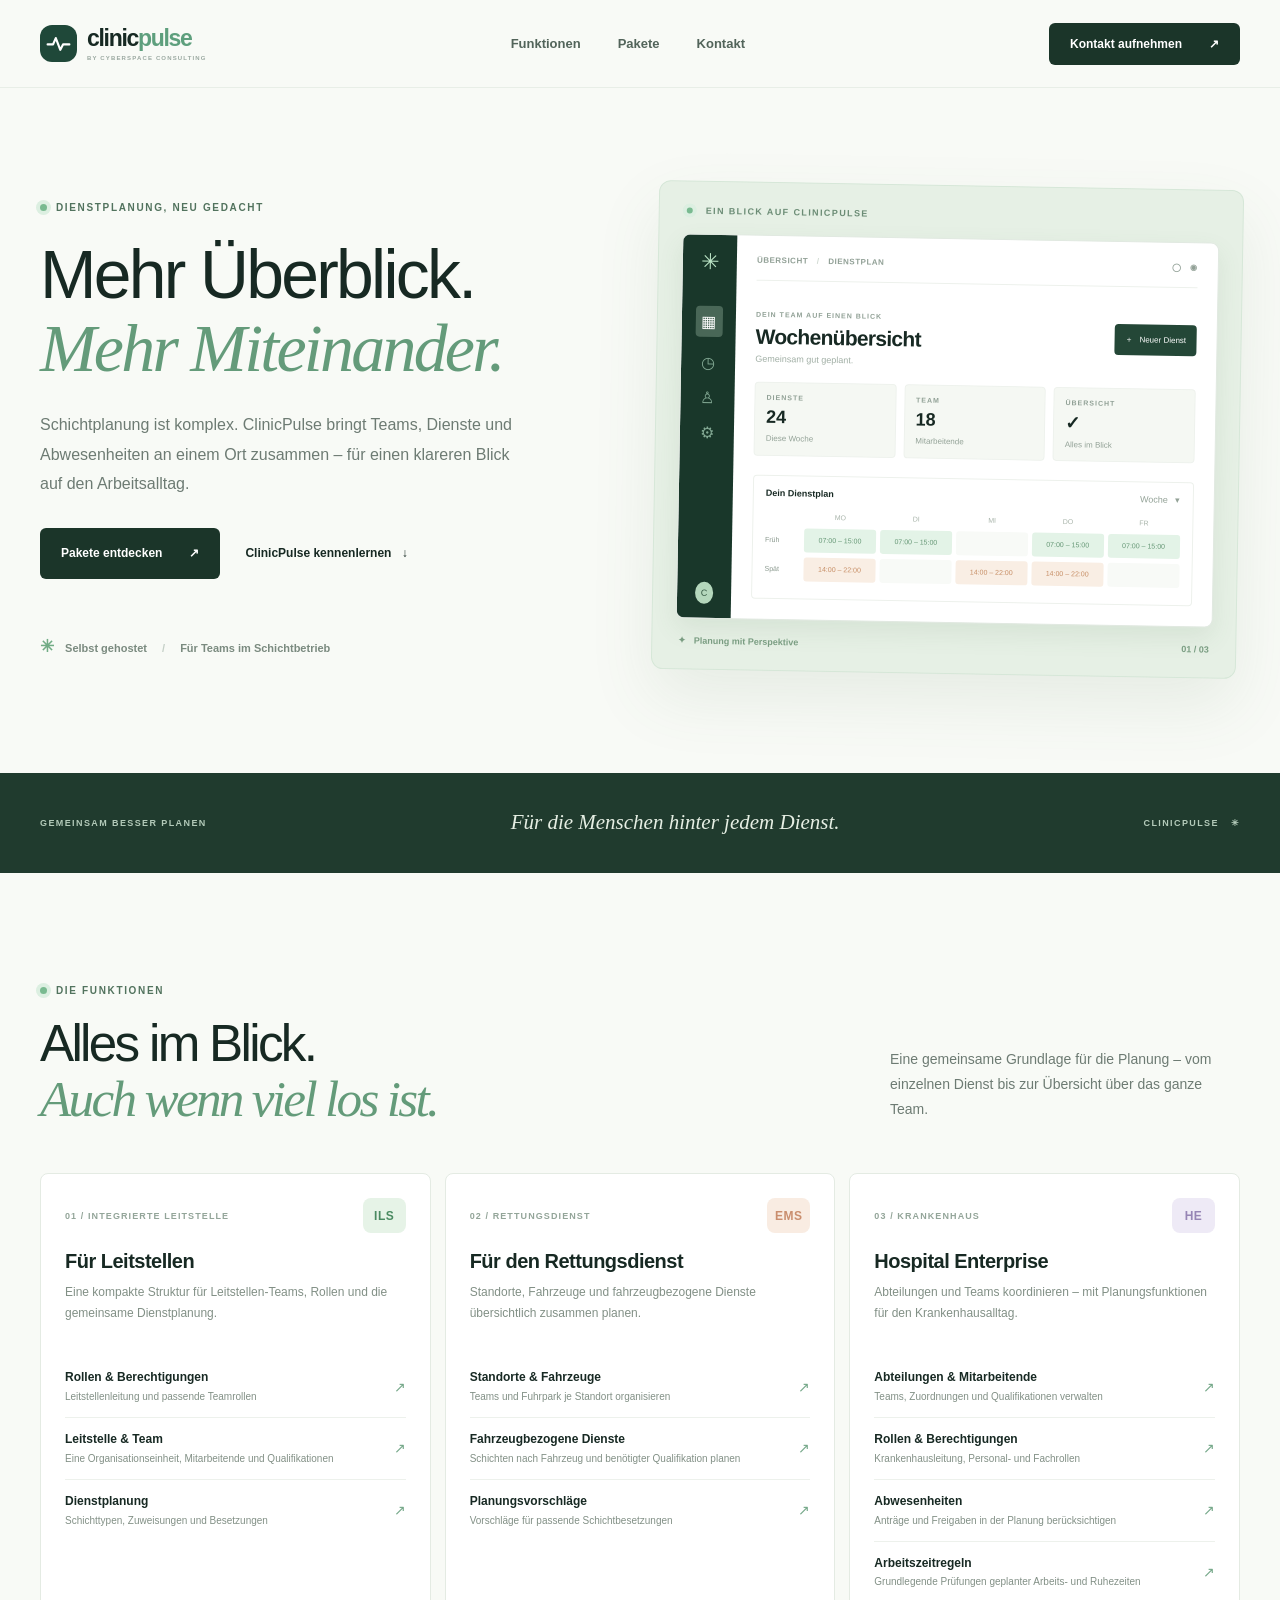
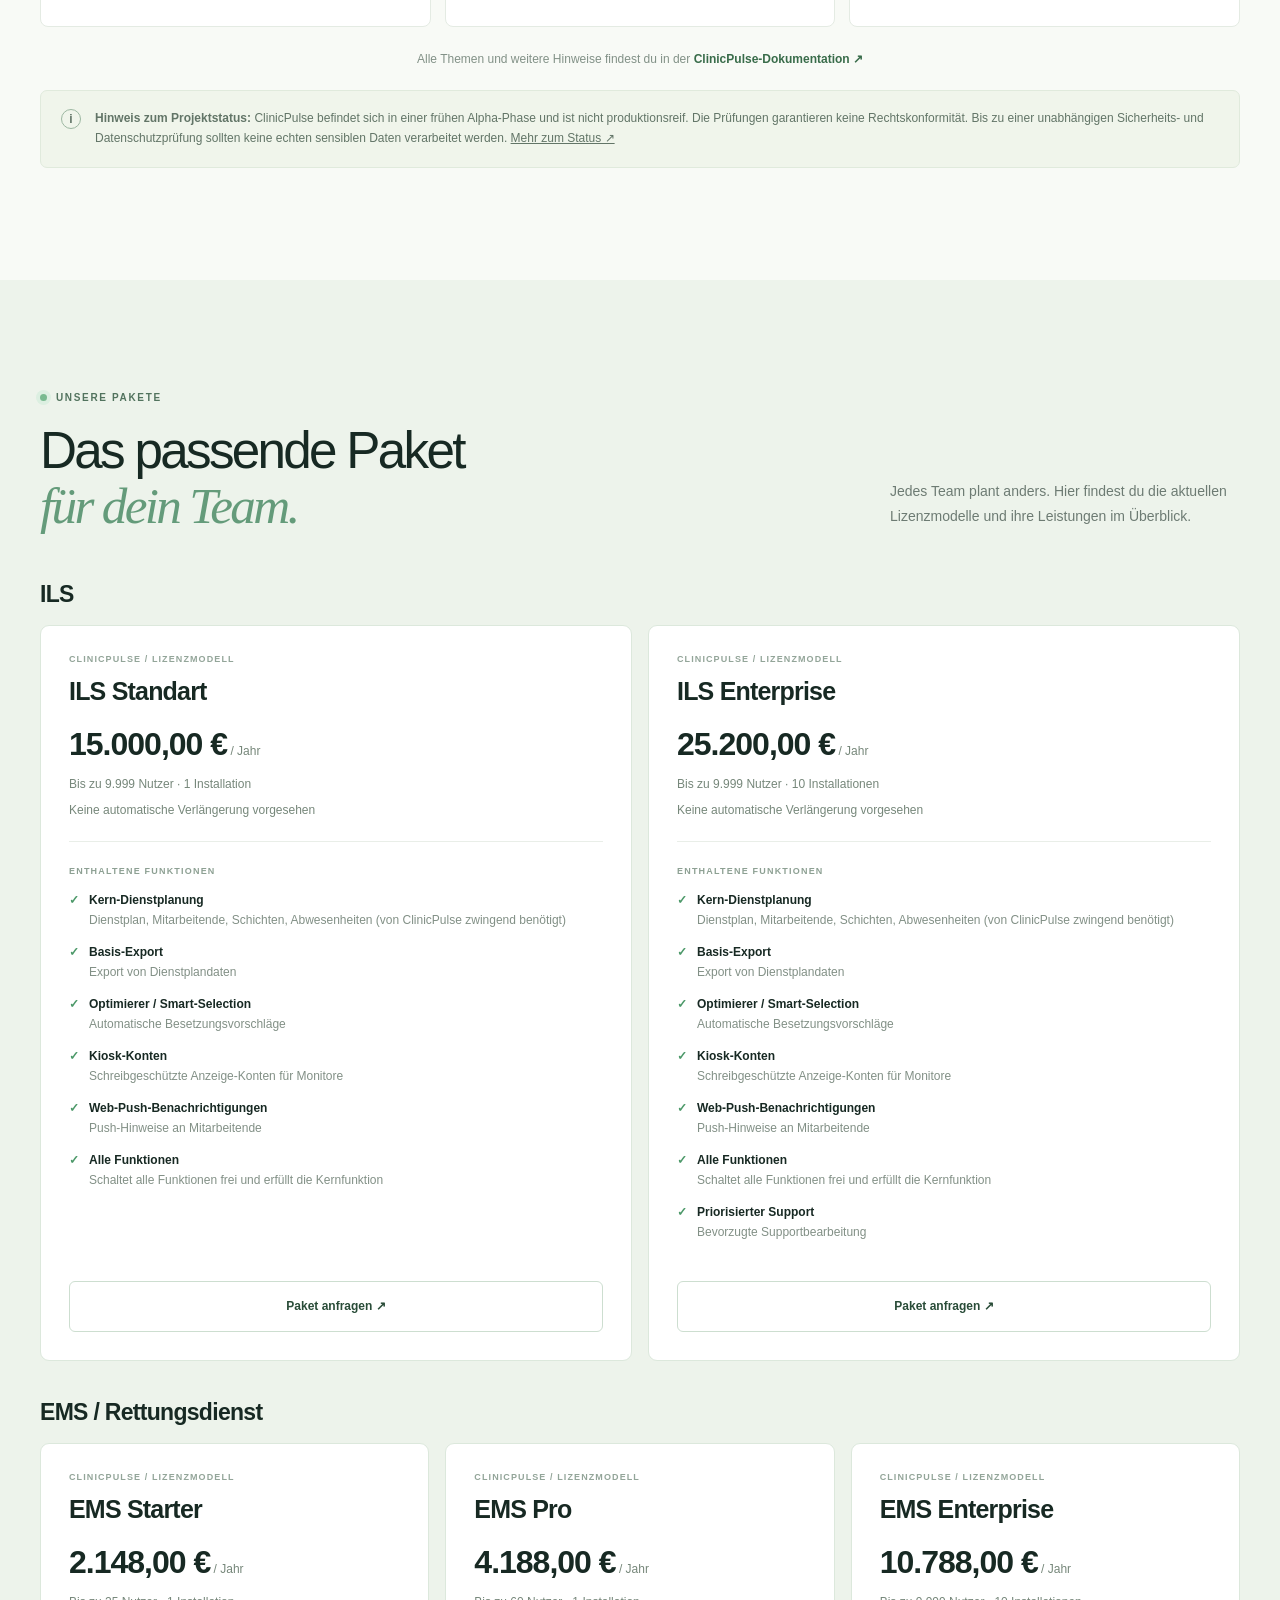
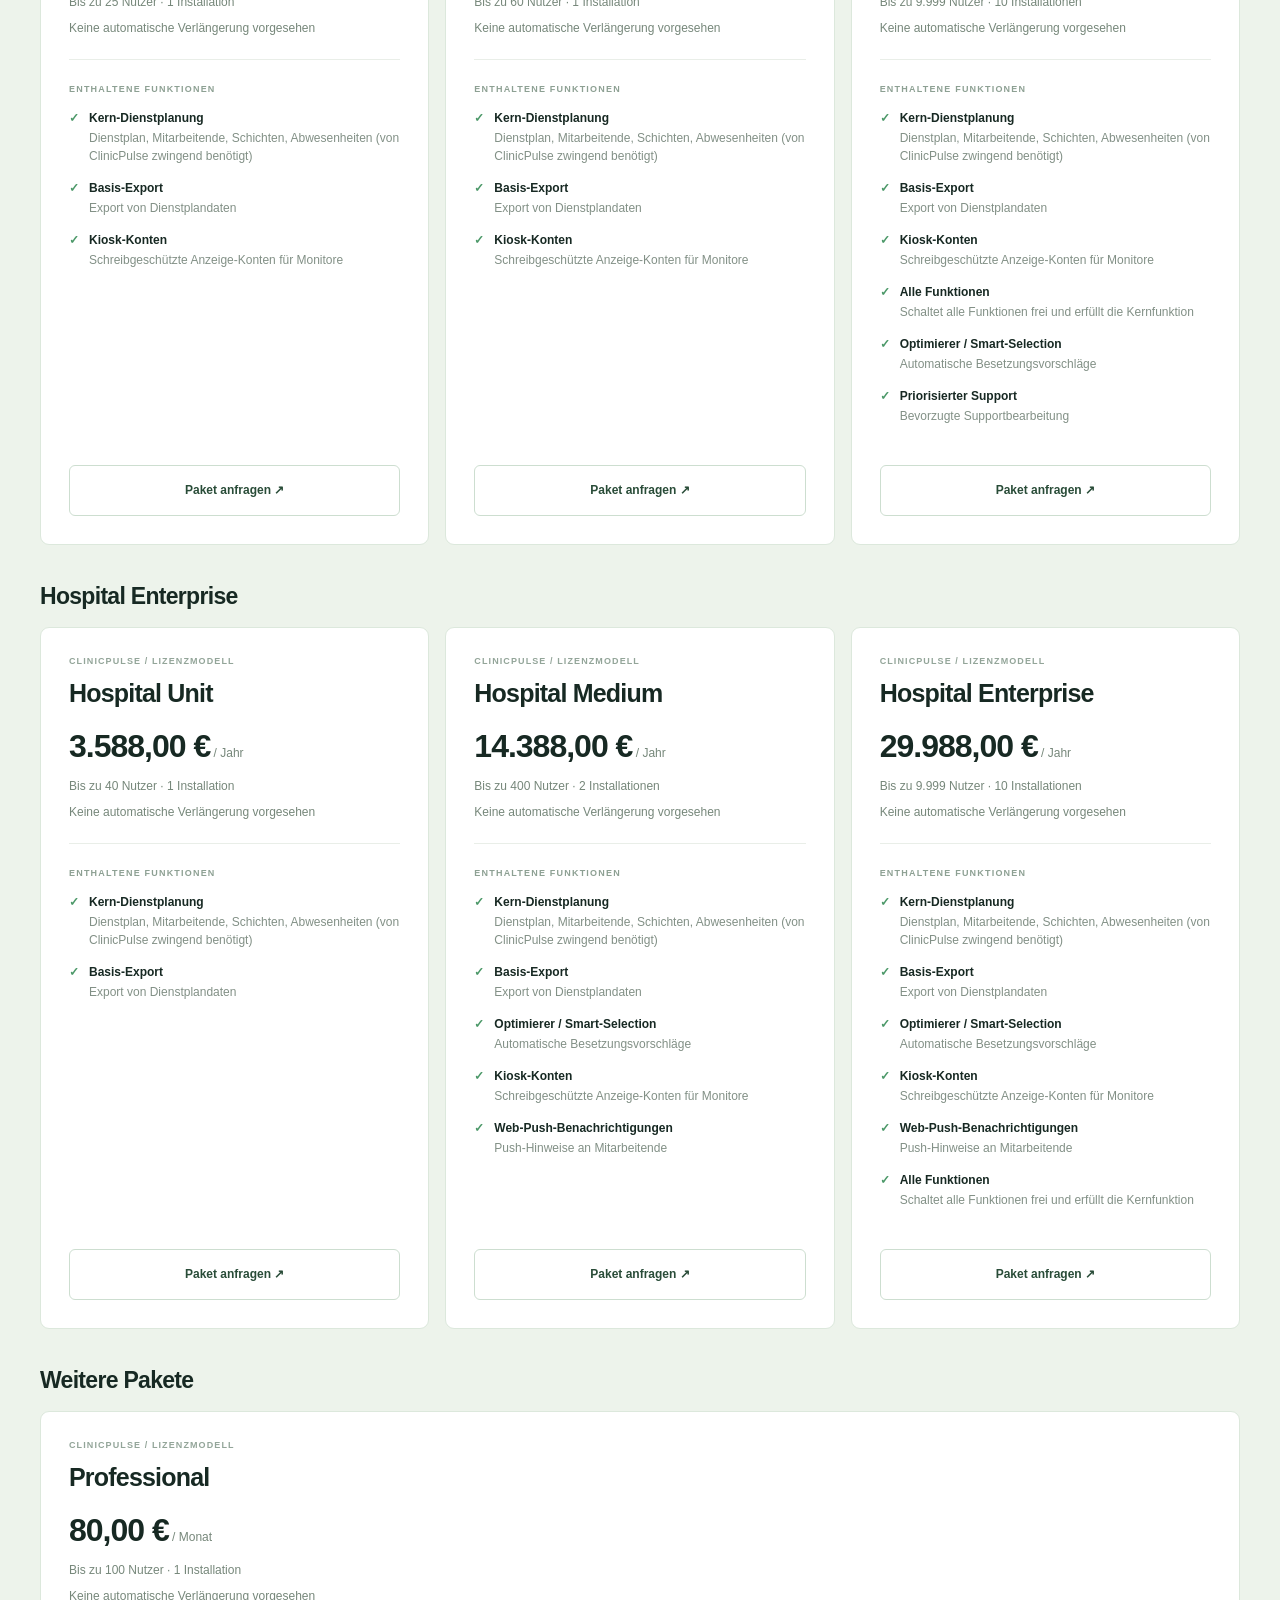
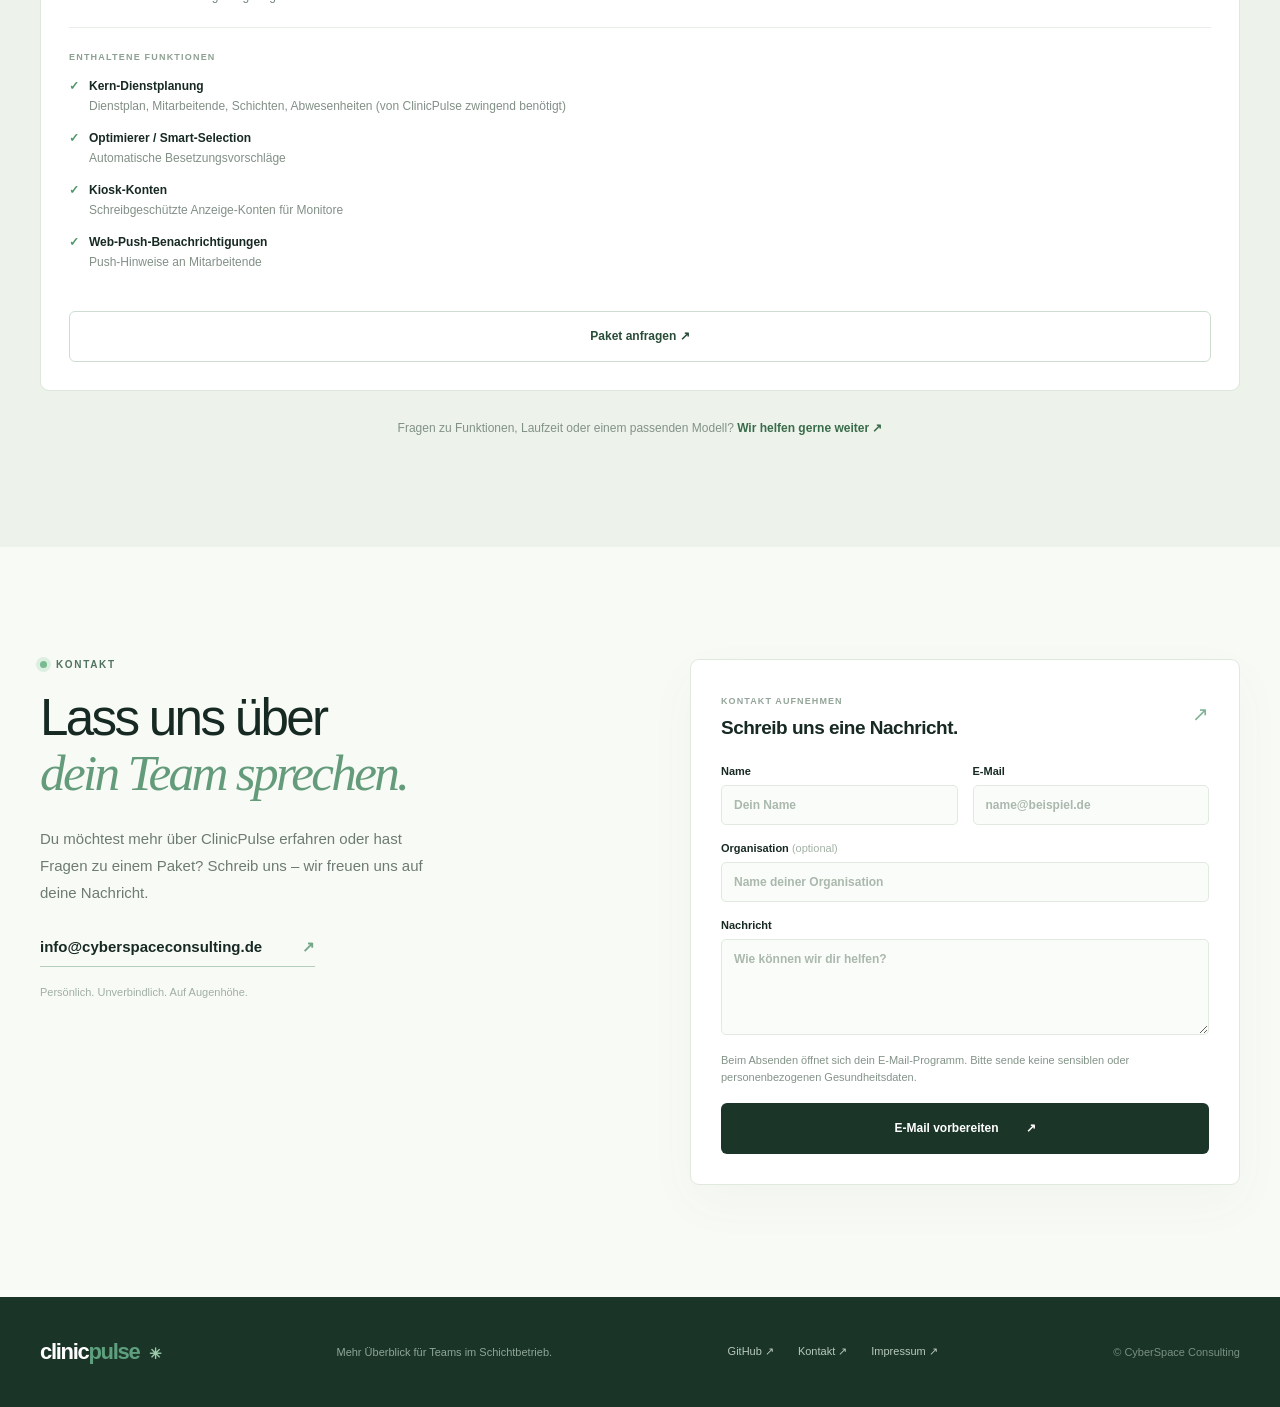
==== commit b2505c11: "Sort packages and add imprint Co-authored-by: Copilot <223556219+Copilot@users.noreply.github.com>" ====
--- a/index.html
+++ b/index.html
@@ -114,6 +114,6 @@
       </div>
     </section>
   </main>
-  <footer><div class="container footer-inner"><a class="footer-brand" href="#start">clinic<span>pulse</span> <b>✳</b></a><p>Mehr Überblick für Teams im Schichtbetrieb.</p><div><a href="https://github.com/CyberspaceConsulting/ClinicPulse">GitHub ↗</a><a href="mailto:info@cyberspaceconsulting.de">Kontakt ↗</a></div><small>© CyberSpace Consulting</small></div></footer>
+  <footer><div class="container footer-inner"><a class="footer-brand" href="#start">clinic<span>pulse</span> <b>✳</b></a><p>Mehr Überblick für Teams im Schichtbetrieb.</p><div><a href="https://github.com/CyberspaceConsulting/ClinicPulse">GitHub ↗</a><a href="mailto:info@cyberspaceconsulting.de">Kontakt ↗</a><a href="impressum.html">Impressum ↗</a></div><small>© CyberSpace Consulting</small></div></footer>
 </body>
 </html>
--- a/styles.css
+++ b/styles.css
@@ -53,9 +53,10 @@
 .alpha-note{display:flex;gap:14px;align-items:start;background:#f0f5eb;border:1px solid #e0eadc;border-radius:7px;padding:18px 20px;margin-top:24px;color:#627567;font-size:12px;line-height:1.65}.alpha-note>span{display:grid;place-items:center;flex:none;width:20px;height:20px;border:1px solid #9db8a2;border-radius:50%;font-weight:700}.alpha-note p{margin:0}.alpha-note a{text-decoration:underline}
 .packages-section{background:#edf3eb}.package-groups{display:grid;gap:38px}.package-group-title{font-size:23px;letter-spacing:-.7px;margin:0 0 17px}.package-grid{display:grid;grid-template-columns:repeat(auto-fit,minmax(min(100%,290px),1fr));gap:16px}.package-card{display:flex;flex-direction:column;background:#fff;border:1px solid #dce8dc;border-radius:9px;padding:28px}.package-card h4{font-size:25px;letter-spacing:-.8px;margin:13px 0 20px}.package-price strong{font-size:32px;letter-spacing:-1px}.package-price span,.package-limits,.renewal,.lifetime{font-size:12px;color:#76877a}.package-limits{margin:14px 0 6px}.lifetime{margin:6px 0}.renewal{margin:6px 0 0}.package-divider{height:1px;background:#e9eee8;margin:24px 0}.feature-label{font-size:9px;letter-spacing:1.2px;font-weight:800;color:#8da093}.package-features{list-style:none;padding:0;margin:6px 0 26px;flex:1}.package-features li{display:flex;gap:10px;margin-bottom:14px;font-size:12px;line-height:1.5}.package-features strong,.package-features li div span{display:block}.package-features li div span{color:#829086;margin-top:2px}.check{color:#4b9868;font-weight:700}.button-outline{border-color:#cdded0;color:#294c38;width:100%}.button-outline:hover{background:#edf6ed}.package-status{color:#64786a;line-height:1.7}.package-footnote{text-align:center;color:#829187;font-size:12px;margin:30px 0 0}.package-footnote a{color:#396c4a;font-weight:700}
 .contact-grid{display:grid;grid-template-columns:1fr 1fr;gap:100px;align-items:start}.contact-intro{max-width:410px;color:var(--muted);font-size:15px;line-height:1.8;margin:25px 0 32px}.contact-email{display:inline-flex;justify-content:space-between;gap:40px;padding-bottom:10px;border-bottom:1px solid #b5ceba;font-size:15px;font-weight:700}.contact-email span{color:#75a889}.contact-small{color:#a1afa4;font-size:11px;margin-top:19px}
+.imprint-section{min-height:calc(100vh - 198px)}.imprint-container{max-width:900px}.imprint-container h1{font-size:clamp(42px,5vw,64px);margin:20px 0 38px}.imprint-grid{display:grid;grid-template-columns:repeat(2,minmax(0,1fr));gap:16px}.imprint-card{padding:24px;background:#fff;border:1px solid #e1e9df;border-radius:8px}.imprint-card h2{font-size:16px;letter-spacing:-.3px;margin:0 0 14px}.imprint-card p,.imprint-card address{color:#76877a;font-size:13px;line-height:1.8;margin:0}.imprint-card address{font-style:normal;margin-top:12px}.imprint-card a{color:#396c4a;font-weight:700;text-decoration:underline}
 .contact-form{background:#fff;border:1px solid #e1e9df;border-radius:9px;padding:30px;box-shadow:0 18px 50px #4664450a}.form-header{display:flex;justify-content:space-between;align-items:center;margin-bottom:26px}.form-header h3{font-size:19px;letter-spacing:-.5px;margin:9px 0 0}.form-header>span{font-size:20px;color:#82b396}.form-row{display:grid;grid-template-columns:1fr 1fr;gap:15px}.contact-form label{display:block;font-size:11px;font-weight:700;margin-bottom:17px}.optional{color:#a2b0a5;font-weight:400}.contact-form input,.contact-form textarea{display:block;width:100%;margin-top:8px;padding:12px;border:1px solid #e1e9e0;border-radius:5px;background:#fafcf9;color:var(--ink);font-size:12px;resize:vertical}.contact-form input::placeholder,.contact-form textarea::placeholder{color:#aab8ad}.form-hint{font-size:11px;color:#839388;line-height:1.6}.contact-form button{width:100%;margin-top:5px}
 footer{background:#1b3428;color:#b7c9bc}.footer-inner{min-height:110px;display:flex;align-items:center;justify-content:space-between;gap:20px}.footer-brand{font-size:22px;font-weight:800;letter-spacing:-1.3px;color:#fff}.footer-brand b{font-size:15px;margin-left:5px;color:#9dcdaa}.footer-inner p,.footer-inner div,.footer-inner small{font-size:11px}.footer-inner p{margin:0;color:#8ea697}.footer-inner div{display:flex;gap:24px}.footer-inner small{color:#789081}
 @media(max-width:900px){.hero-grid{gap:30px}.feature-grid{grid-template-columns:repeat(2,1fr)}.area-grid{grid-template-columns:repeat(2,minmax(0,1fr))}.contact-grid{gap:40px}.preview-wrap{padding:15px}.preview-main{padding:14px}}
-@media(max-width:700px){.container{width:min(100% - 36px,520px)}.site-header{height:auto;min-height:74px}.header-inner{flex-wrap:wrap;padding:16px 0;gap:15px}.brand{font-size:20px}nav{order:3;width:100%;justify-content:space-between;gap:12px}.header-cta{min-height:38px;padding:0 12px;gap:8px;font-size:11px}.hero{padding:65px 0}.hero-grid{grid-template-columns:1fr;gap:50px}h1{letter-spacing:-2px}.hero-note{margin-top:35px}.preview-wrap{transform:none}.strip-inner{min-height:105px;flex-wrap:wrap;padding:22px 0}.strip-inner p{width:100%;order:3}.strip-inner span:last-child{margin-left:auto}.section{padding:75px 0}.section-heading{display:block}.section-heading>p{margin-top:20px}.section-heading h2,.contact-section h2{letter-spacing:-1.8px}.area-grid{grid-template-columns:1fr}.area-card>p{min-height:0}.contact-grid{grid-template-columns:1fr;gap:35px}.footer-inner{padding:28px 0;flex-wrap:wrap}.footer-inner p{width:100%;order:2}.footer-inner small{order:3}.footer-inner div{margin-left:auto}}
+@media(max-width:700px){.container{width:min(100% - 36px,520px)}.site-header{height:auto;min-height:74px}.header-inner{flex-wrap:wrap;padding:16px 0;gap:15px}.brand{font-size:20px}nav{order:3;width:100%;justify-content:space-between;gap:12px}.header-cta{min-height:38px;padding:0 12px;gap:8px;font-size:11px}.hero{padding:65px 0}.hero-grid{grid-template-columns:1fr;gap:50px}h1{letter-spacing:-2px}.hero-note{margin-top:35px}.preview-wrap{transform:none}.strip-inner{min-height:105px;flex-wrap:wrap;padding:22px 0}.strip-inner p{width:100%;order:3}.strip-inner span:last-child{margin-left:auto}.section{padding:75px 0}.section-heading{display:block}.section-heading>p{margin-top:20px}.section-heading h2,.contact-section h2{letter-spacing:-1.8px}.area-grid{grid-template-columns:1fr}.area-card>p{min-height:0}.imprint-grid{grid-template-columns:1fr}.contact-grid{grid-template-columns:1fr;gap:35px}.footer-inner{padding:28px 0;flex-wrap:wrap}.footer-inner p{width:100%;order:2}.footer-inner small{order:3}.footer-inner div{margin-left:auto}}
 @media(max-width:400px){.feature-grid{grid-template-columns:1fr}.form-row{grid-template-columns:1fr;gap:0}.preview-sidebar{width:40px}.preview-main{padding:10px}.calendar{padding:8px}.preview-stats div{padding:7px}.calendar-row{grid-template-columns:27px repeat(5,1fr)}}
 @media(prefers-reduced-motion:reduce){html{scroll-behavior:auto}*{transition:none!important}}
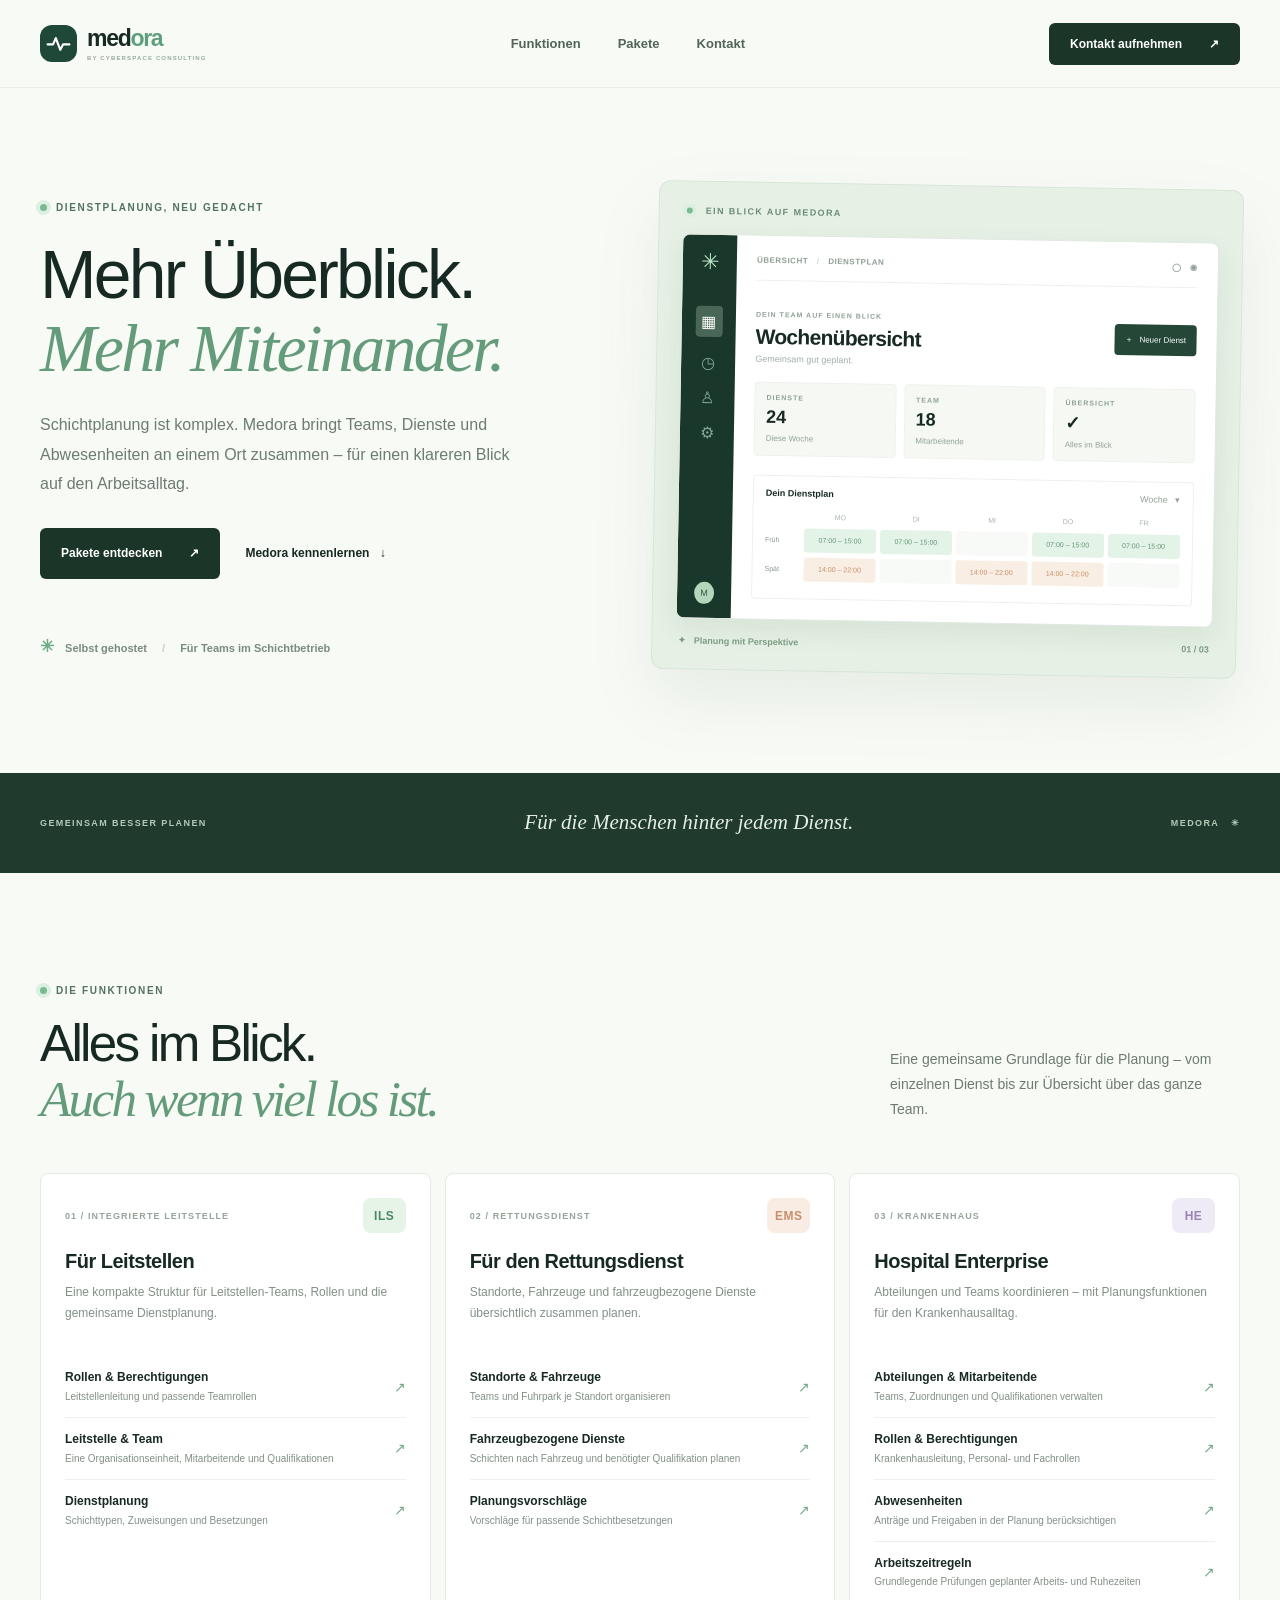
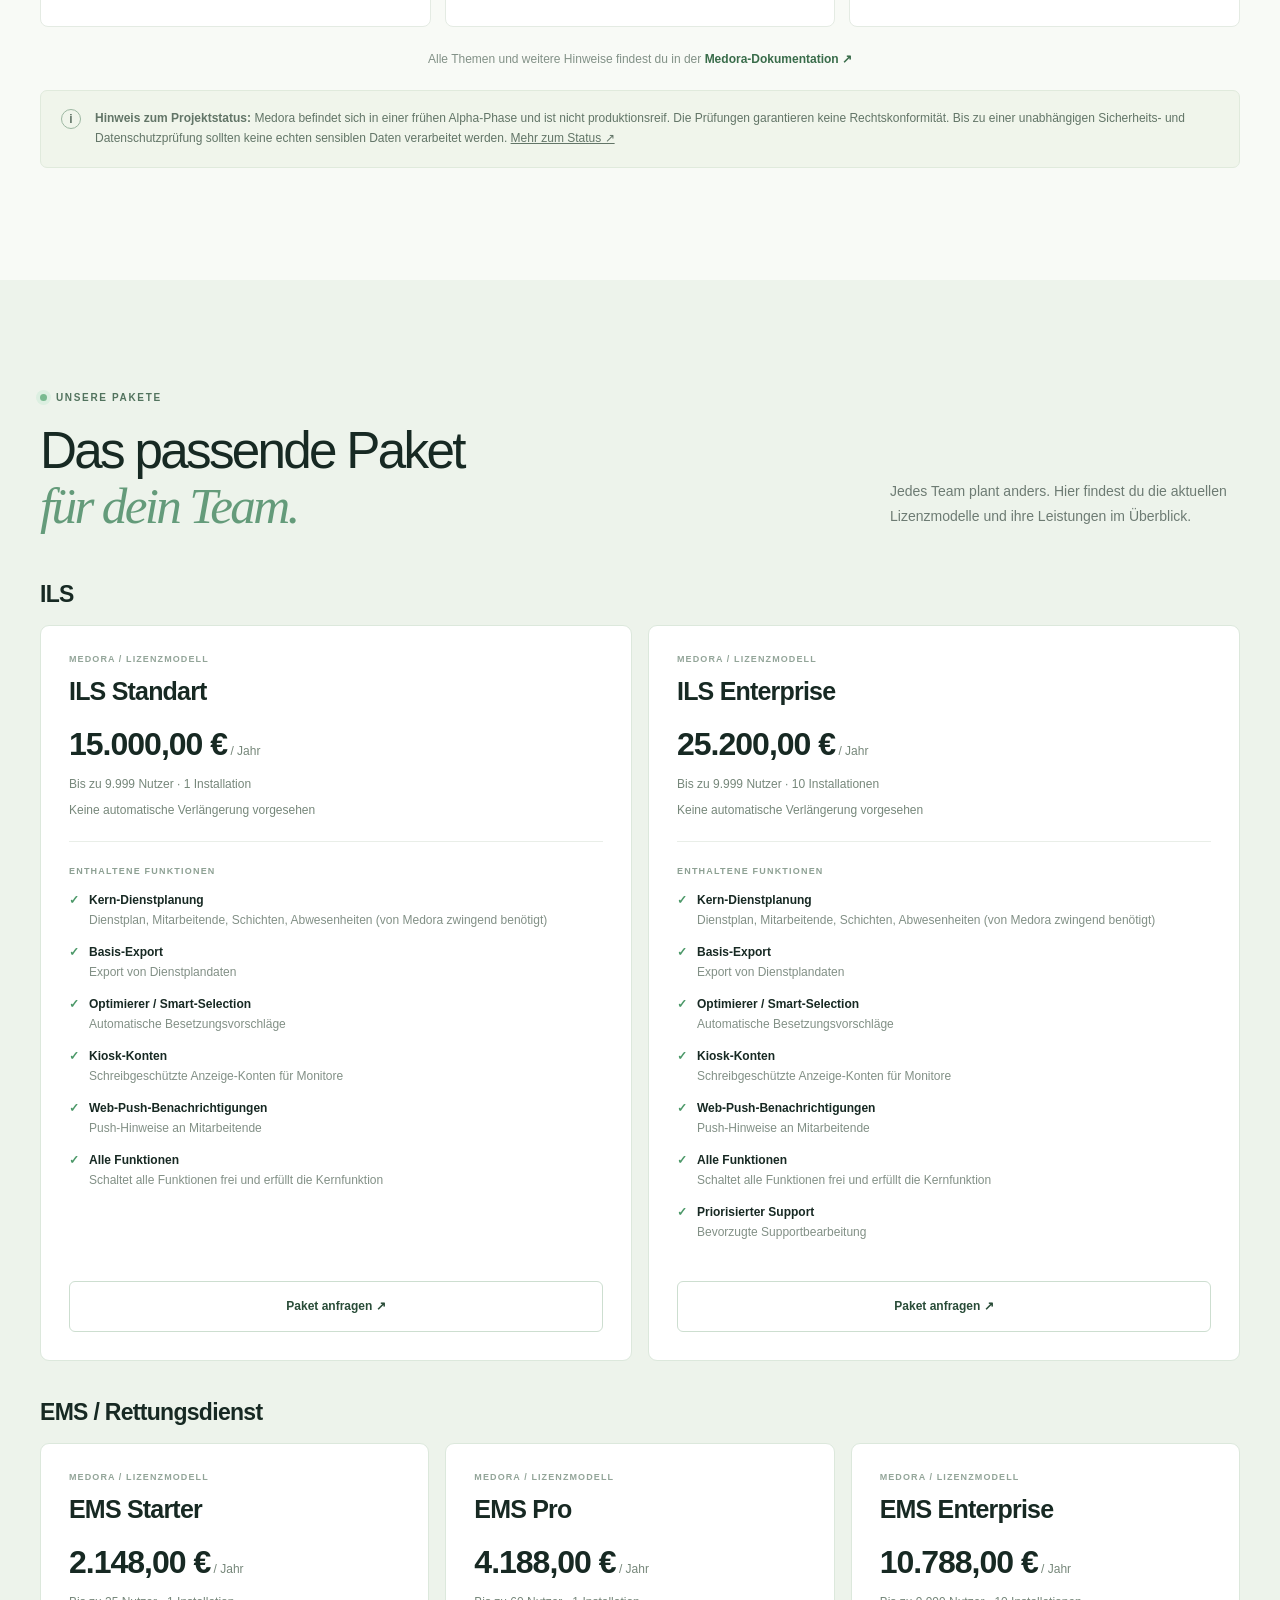
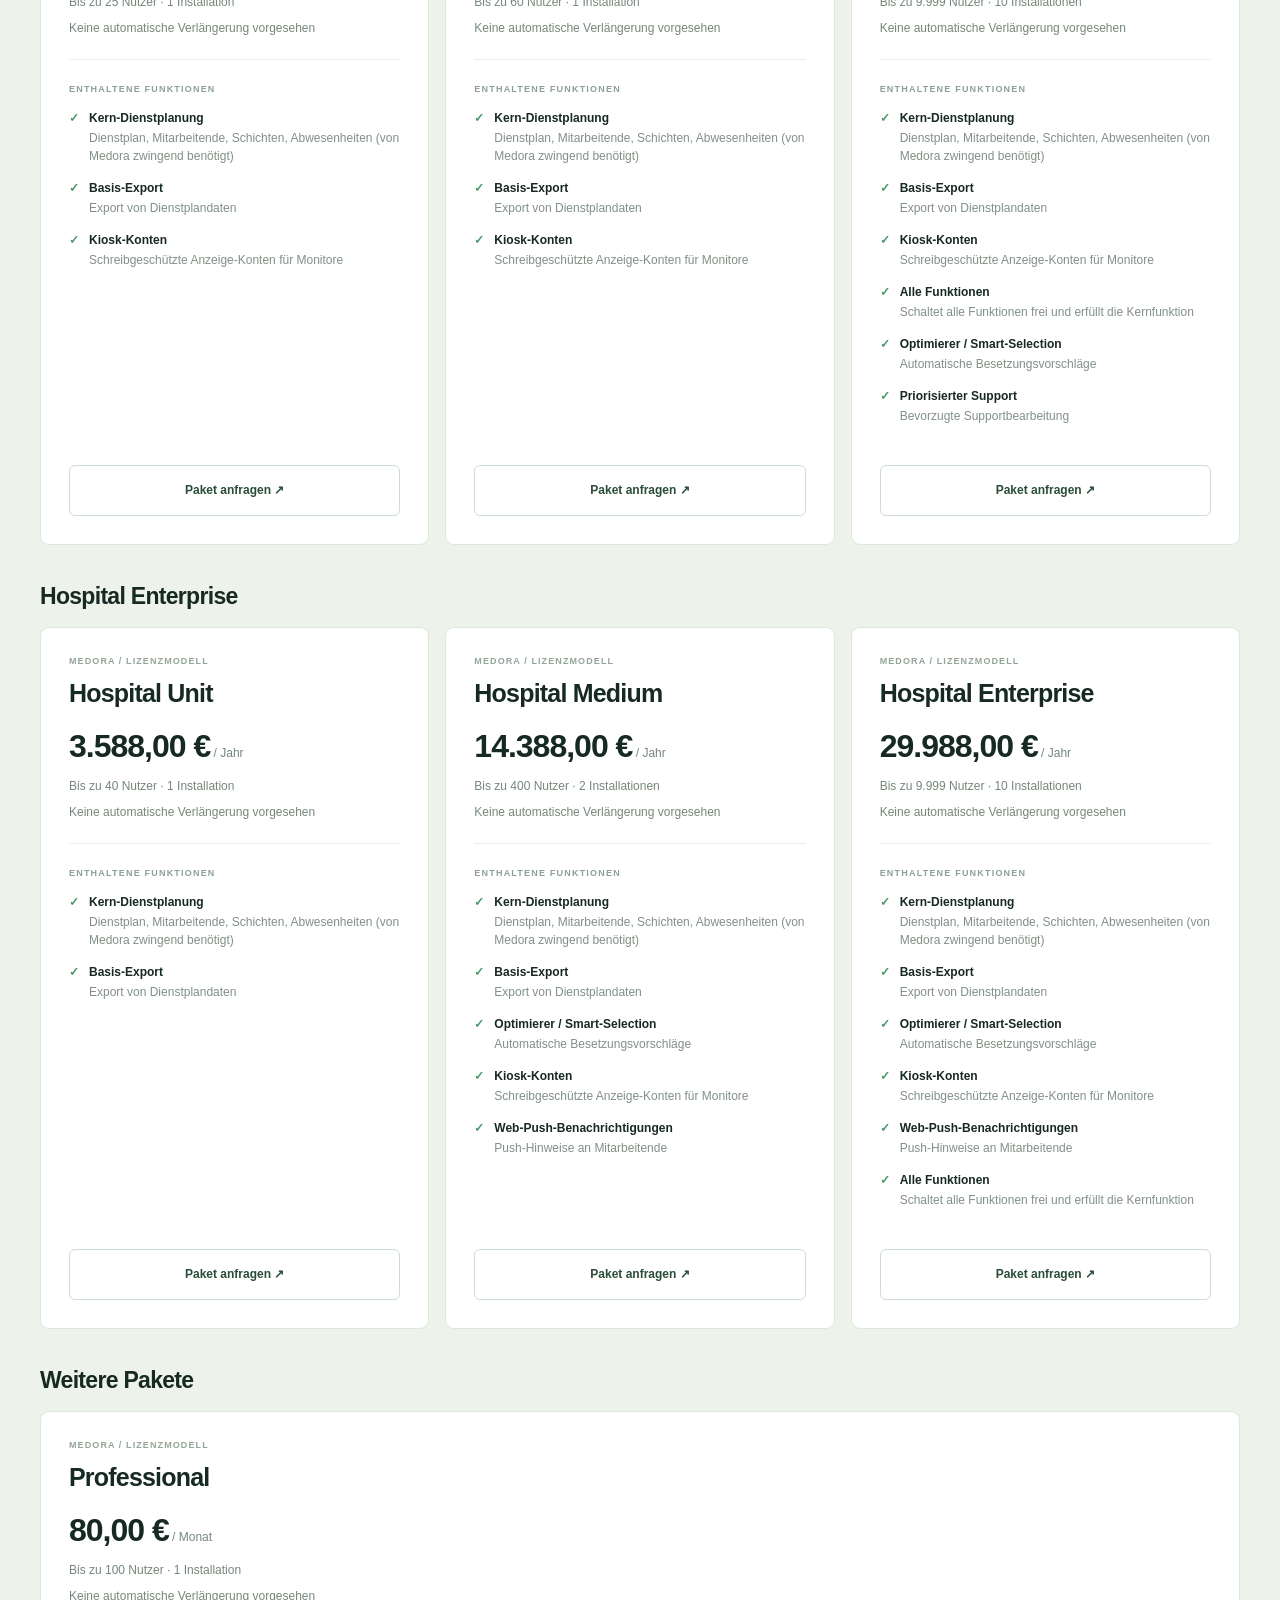
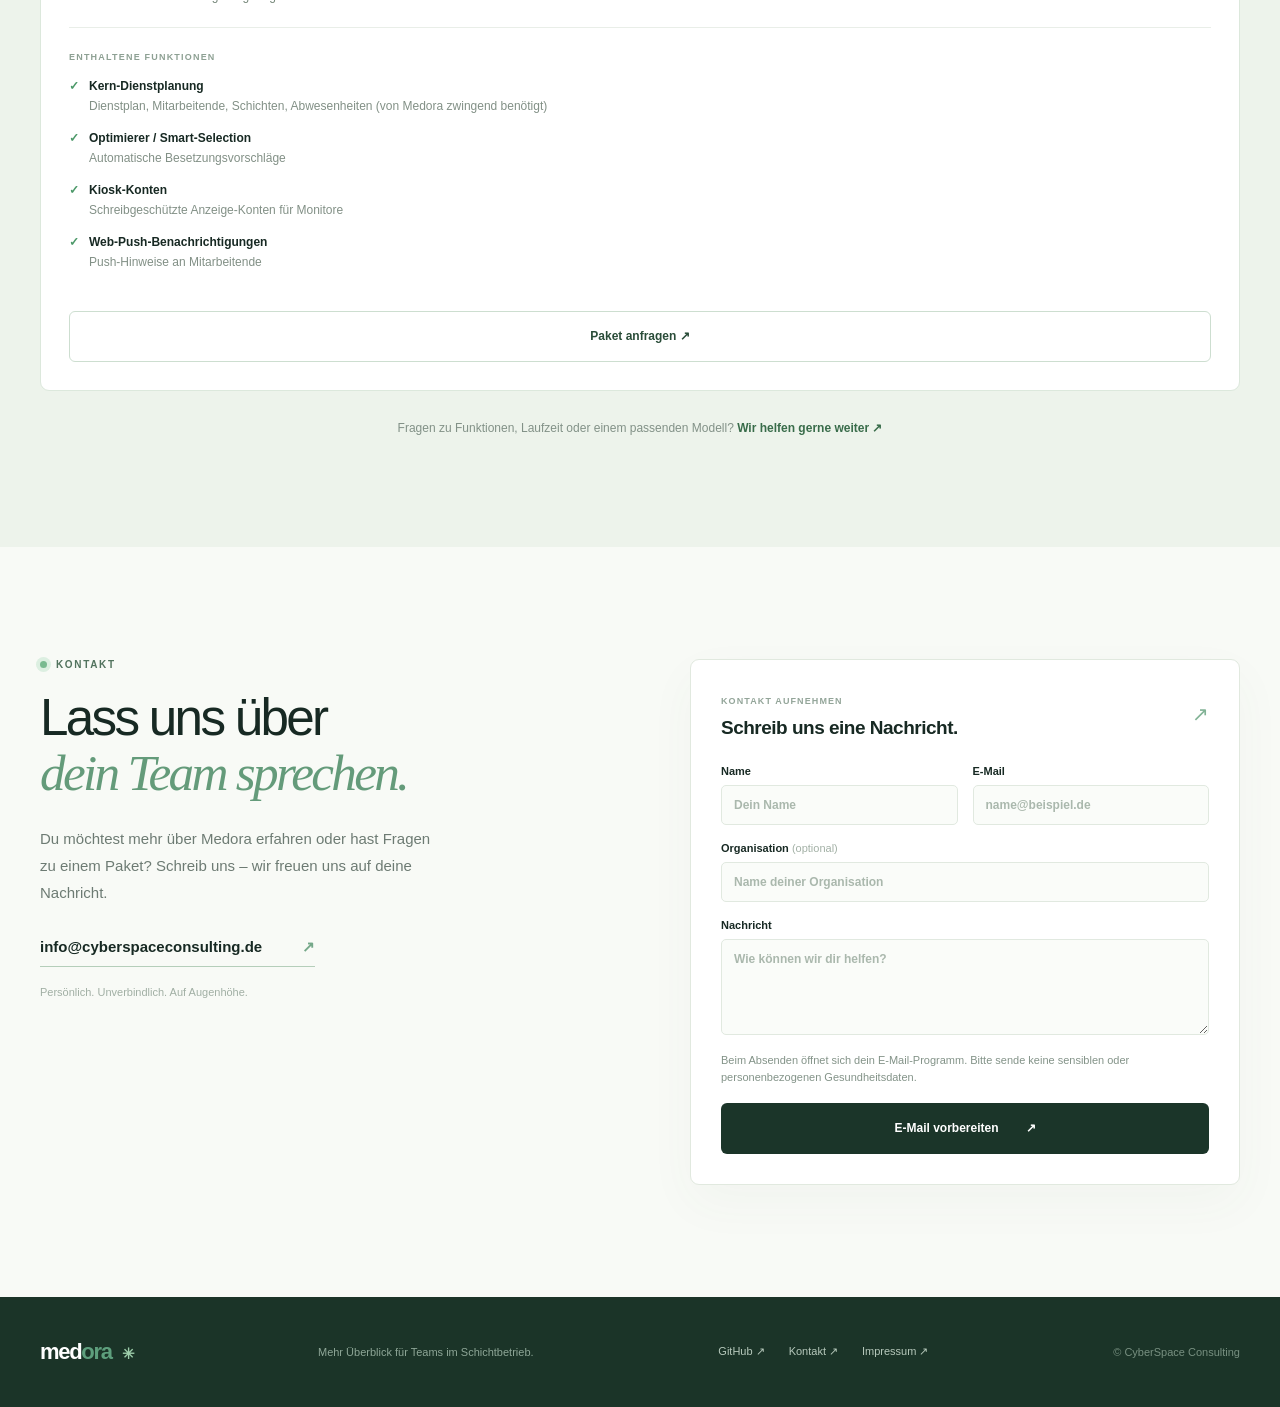
==== commit c123859b: "Rename website brand to Medora Co-authored-by: Copilot <223556219+Copilot@users.noreply.github.com>" ====
--- a/index.html
+++ b/index.html
@@ -3,18 +3,18 @@
 <head>
   <meta charset="utf-8">
   <meta name="viewport" content="width=device-width, initial-scale=1">
-  <meta name="description" content="ClinicPulse – Dienstplanung für Teams im Schichtbetrieb.">
+  <meta name="description" content="Medora – Dienstplanung für Teams im Schichtbetrieb.">
   <meta name="theme-color" content="#f6f7f3">
-  <title>ClinicPulse – Dienstplanung mit Überblick</title>
+  <title>Medora – Dienstplanung mit Überblick</title>
   <link rel="stylesheet" href="styles.css">
   <script src="app.js" defer></script>
 </head>
 <body>
   <header class="site-header">
     <div class="container header-inner">
-      <a class="brand" href="#start" aria-label="ClinicPulse – zur Startseite">
+      <a class="brand" href="#start" aria-label="Medora – zur Startseite">
         <span class="brand-mark" aria-hidden="true"><svg viewBox="0 0 32 32" fill="none"><path d="M4 17h6l3-7 5 13 3-6h7" stroke="currentColor" stroke-width="2.4" stroke-linecap="round" stroke-linejoin="round"/></svg></span>
-        <span>clinic<span class="brand-accent">pulse</span><small>BY CYBERSPACE CONSULTING</small></span>
+        <span>med<span class="brand-accent">ora</span><small>BY CYBERSPACE CONSULTING</small></span>
       </a>
       <nav aria-label="Hauptnavigation">
         <a href="#funktionen">Funktionen</a><a href="#pakete">Pakete</a><a href="#kontakt">Kontakt</a>
@@ -29,14 +29,14 @@
         <div class="hero-copy">
           <div class="eyebrow"><span class="dot"></span> DIENSTPLANUNG, NEU GEDACHT</div>
           <h1>Mehr Überblick.<br><em>Mehr Miteinander.</em></h1>
-          <p>Schichtplanung ist komplex. ClinicPulse bringt Teams, Dienste und Abwesenheiten an einem Ort zusammen – für einen klareren Blick auf den Arbeitsalltag.</p>
-          <div class="hero-actions"><a class="button button-dark" href="#pakete">Pakete entdecken <span aria-hidden="true">↗</span></a><a class="text-link" href="#funktionen">ClinicPulse kennenlernen <span aria-hidden="true">↓</span></a></div>
+          <p>Schichtplanung ist komplex. Medora bringt Teams, Dienste und Abwesenheiten an einem Ort zusammen – für einen klareren Blick auf den Arbeitsalltag.</p>
+          <div class="hero-actions"><a class="button button-dark" href="#pakete">Pakete entdecken <span aria-hidden="true">↗</span></a><a class="text-link" href="#funktionen">Medora kennenlernen <span aria-hidden="true">↓</span></a></div>
           <div class="hero-note"><span class="note-icon">✳</span> Selbst gehostet <span class="separator">/</span> Für Teams im Schichtbetrieb</div>
         </div>
         <div class="preview-wrap" aria-label="Illustrative Darstellung einer Dienstplanübersicht">
-          <div class="preview-label"><span class="dot"></span> EIN BLICK AUF CLINICPULSE</div>
+          <div class="preview-label"><span class="dot"></span> EIN BLICK AUF MEDORA</div>
           <div class="preview">
-            <div class="preview-sidebar"><div class="mini-logo">✳</div><span class="mini-nav active">▦</span><span class="mini-nav">◷</span><span class="mini-nav">♙</span><span class="mini-nav">⚙</span><div class="mini-avatar">C</div></div>
+            <div class="preview-sidebar"><div class="mini-logo">✳</div><span class="mini-nav active">▦</span><span class="mini-nav">◷</span><span class="mini-nav">♙</span><span class="mini-nav">⚙</span><div class="mini-avatar">M</div></div>
             <div class="preview-main">
               <div class="preview-top"><span>ÜBERSICHT <b>/</b> DIENSTPLAN</span><span>◯ &nbsp; ◉</span></div>
               <div class="preview-heading"><div><small>DEIN TEAM AUF EINEN BLICK</small><h2>Wochenübersicht</h2><p>Gemeinsam gut geplant.</p></div><div class="preview-btn">＋ &nbsp; Neuer Dienst</div></div>
@@ -49,7 +49,7 @@
       </div>
     </section>
 
-    <section class="intro-strip"><div class="container strip-inner"><span>GEMEINSAM BESSER PLANEN</span><p>Für die Menschen hinter jedem Dienst.</p><span>CLINICPULSE &nbsp; ✳</span></div></section>
+    <section class="intro-strip"><div class="container strip-inner"><span>GEMEINSAM BESSER PLANEN</span><p>Für die Menschen hinter jedem Dienst.</p><span>MEDORA &nbsp; ✳</span></div></section>
 
     <section class="section" id="funktionen">
       <div class="container">
@@ -87,8 +87,8 @@
             </ul>
           </article>
         </div>
-        <p class="docs-footnote">Alle Themen und weitere Hinweise findest du in der <a href="https://cyberspaceconsulting.github.io/ClinicPulse/">ClinicPulse-Dokumentation ↗</a></p>
-        <div class="alpha-note"><span>i</span><p><strong>Hinweis zum Projektstatus:</strong> ClinicPulse befindet sich in einer frühen Alpha-Phase und ist nicht produktionsreif. Die Prüfungen garantieren keine Rechtskonformität. Bis zu einer unabhängigen Sicherheits- und Datenschutzprüfung sollten keine echten sensiblen Daten verarbeitet werden. <a href="https://github.com/CyberspaceConsulting/ClinicPulse#status-und-eignung">Mehr zum Status ↗</a></p></div>
+        <p class="docs-footnote">Alle Themen und weitere Hinweise findest du in der <a href="https://cyberspaceconsulting.github.io/ClinicPulse/">Medora-Dokumentation ↗</a></p>
+        <div class="alpha-note"><span>i</span><p><strong>Hinweis zum Projektstatus:</strong> Medora befindet sich in einer frühen Alpha-Phase und ist nicht produktionsreif. Die Prüfungen garantieren keine Rechtskonformität. Bis zu einer unabhängigen Sicherheits- und Datenschutzprüfung sollten keine echten sensiblen Daten verarbeitet werden. <a href="https://github.com/CyberspaceConsulting/ClinicPulse#status-und-eignung">Mehr zum Status ↗</a></p></div>
       </div>
     </section>
 
@@ -102,7 +102,7 @@
 
     <section class="section contact-section" id="kontakt">
       <div class="container contact-grid">
-        <div><div class="eyebrow"><span class="dot"></span> KONTAKT</div><h2>Lass uns über<br><em>dein Team sprechen.</em></h2><p class="contact-intro">Du möchtest mehr über ClinicPulse erfahren oder hast Fragen zu einem Paket? Schreib uns – wir freuen uns auf deine Nachricht.</p><a class="contact-email" href="mailto:info@cyberspaceconsulting.de">info@cyberspaceconsulting.de <span>↗</span></a><p class="contact-small">Persönlich. Unverbindlich. Auf Augenhöhe.</p></div>
+        <div><div class="eyebrow"><span class="dot"></span> KONTAKT</div><h2>Lass uns über<br><em>dein Team sprechen.</em></h2><p class="contact-intro">Du möchtest mehr über Medora erfahren oder hast Fragen zu einem Paket? Schreib uns – wir freuen uns auf deine Nachricht.</p><a class="contact-email" href="mailto:info@cyberspaceconsulting.de">info@cyberspaceconsulting.de <span>↗</span></a><p class="contact-small">Persönlich. Unverbindlich. Auf Augenhöhe.</p></div>
         <form id="contact-form" class="contact-form">
           <div class="form-header"><div><span class="card-index">KONTAKT AUFNEHMEN</span><h3>Schreib uns eine Nachricht.</h3></div><span>↗</span></div>
           <div class="form-row"><label>Name <input name="name" autocomplete="name" required placeholder="Dein Name"></label><label>E-Mail <input type="email" name="email" autocomplete="email" required placeholder="name@beispiel.de"></label></div>
@@ -114,6 +114,6 @@
       </div>
     </section>
   </main>
-  <footer><div class="container footer-inner"><a class="footer-brand" href="#start">clinic<span>pulse</span> <b>✳</b></a><p>Mehr Überblick für Teams im Schichtbetrieb.</p><div><a href="https://github.com/CyberspaceConsulting/ClinicPulse">GitHub ↗</a><a href="mailto:info@cyberspaceconsulting.de">Kontakt ↗</a><a href="impressum.html">Impressum ↗</a></div><small>© CyberSpace Consulting</small></div></footer>
+  <footer><div class="container footer-inner"><a class="footer-brand" href="#start">med<span>ora</span> <b>✳</b></a><p>Mehr Überblick für Teams im Schichtbetrieb.</p><div><a href="https://github.com/CyberspaceConsulting/ClinicPulse">GitHub ↗</a><a href="mailto:info@cyberspaceconsulting.de">Kontakt ↗</a><a href="impressum.html">Impressum ↗</a></div><small>© CyberSpace Consulting</small></div></footer>
 </body>
 </html>
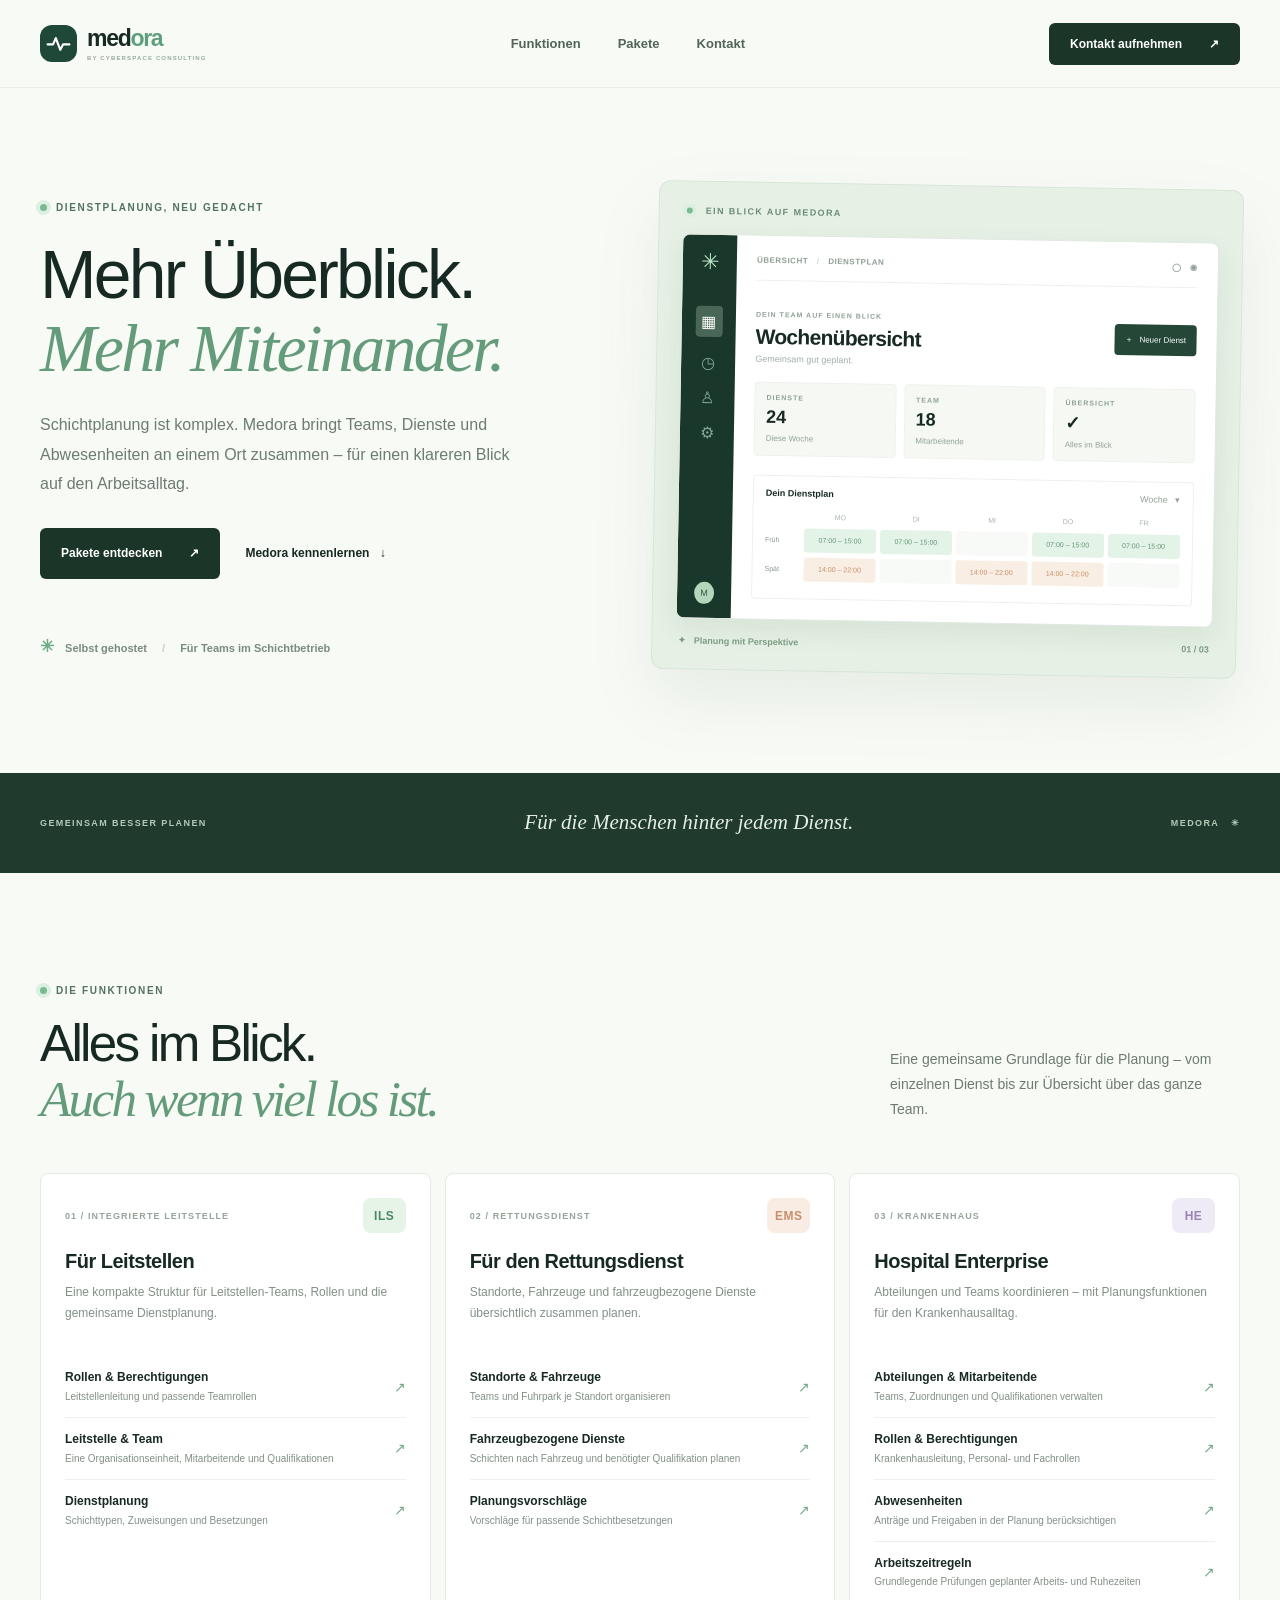
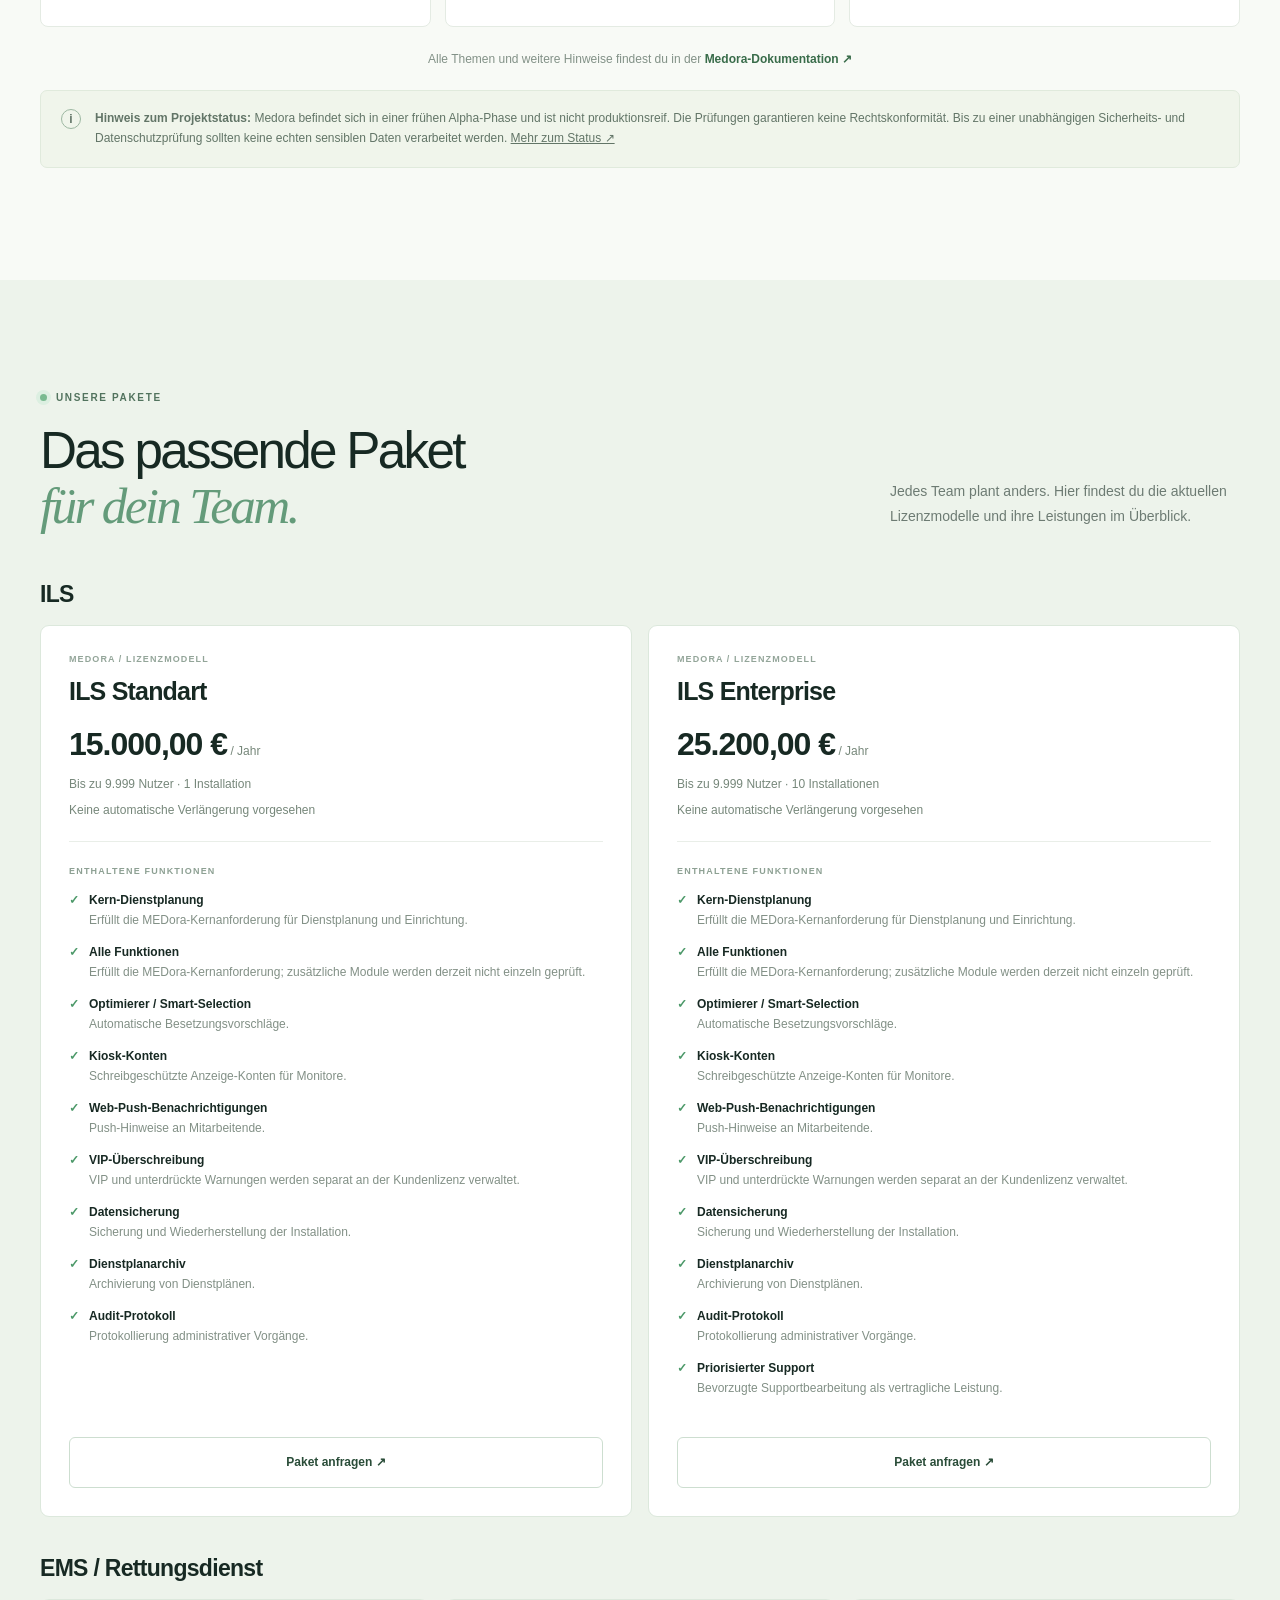
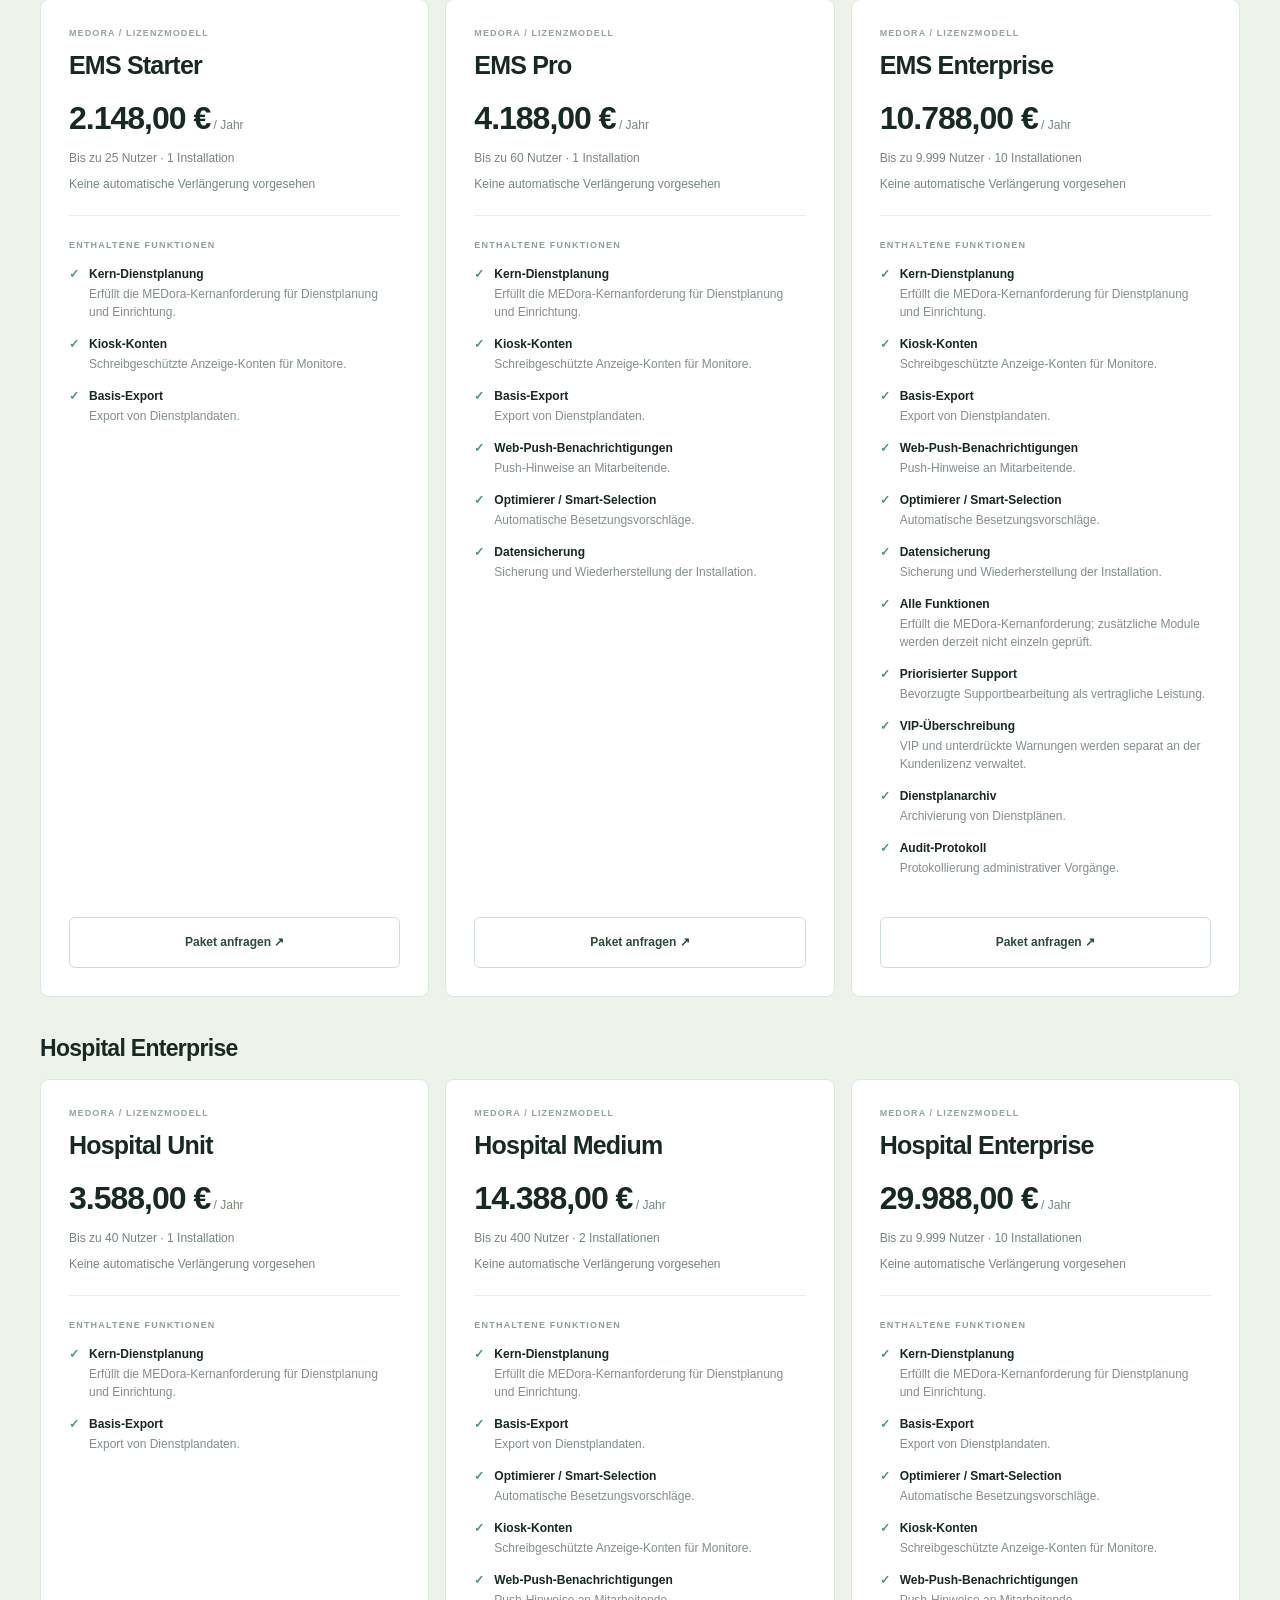
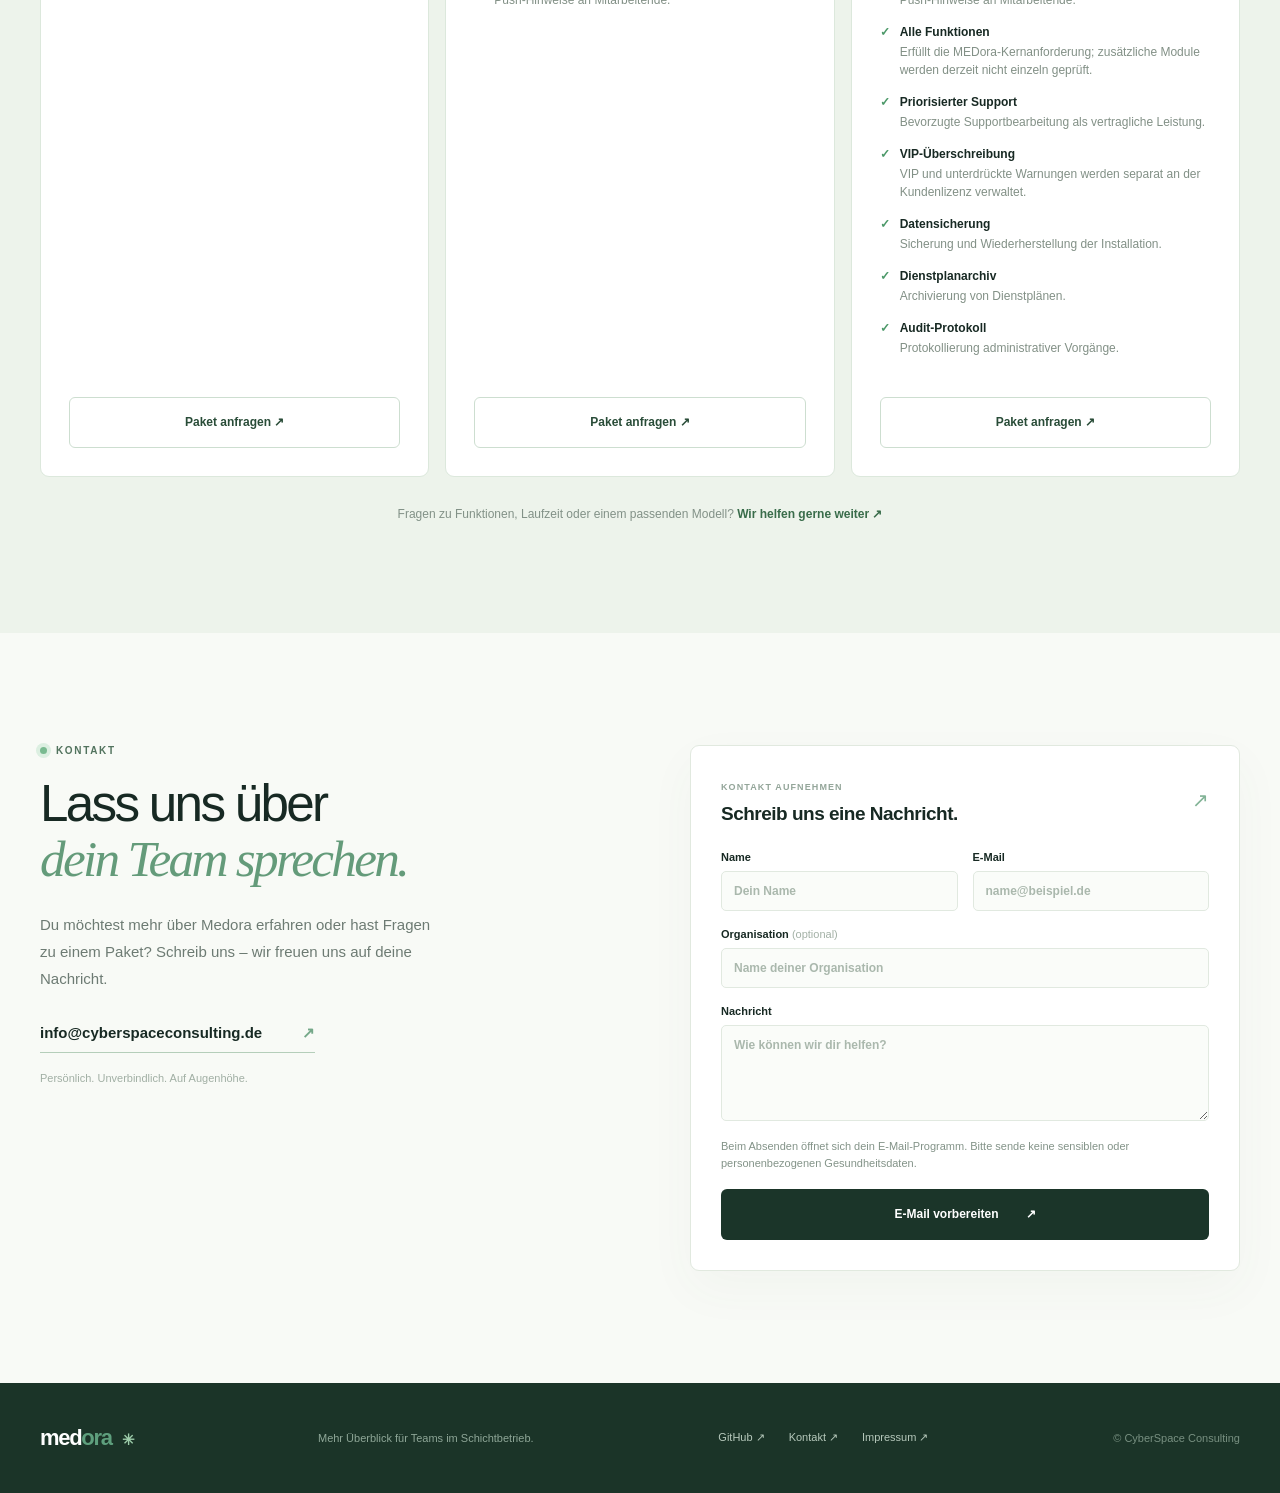
==== commit 13f9fab3: "docs: update hosted documentation links Co-authored-by: Copilot <223556219+Copilot@users.noreply.git" ====
--- a/index.html
+++ b/index.html
@@ -60,9 +60,9 @@
             <h3>Für Leitstellen</h3>
             <p>Eine kompakte Struktur für Leitstellen-Teams, Rollen und die gemeinsame Dienstplanung.</p>
             <ul class="area-topics">
-              <li><a href="https://cyberspaceconsulting.github.io/ClinicPulse/features/roles-and-permissions"><span><strong>Rollen &amp; Berechtigungen</strong><small>Leitstellenleitung und passende Teamrollen</small></span><span class="doc-arrow" aria-hidden="true">↗</span></a></li>
-              <li><a href="https://cyberspaceconsulting.github.io/ClinicPulse/features/departments-and-employees"><span><strong>Leitstelle &amp; Team</strong><small>Eine Organisationseinheit, Mitarbeitende und Qualifikationen</small></span><span class="doc-arrow" aria-hidden="true">↗</span></a></li>
-              <li><a href="https://cyberspaceconsulting.github.io/ClinicPulse/features/shift-planning"><span><strong>Dienstplanung</strong><small>Schichttypen, Zuweisungen und Besetzungen</small></span><span class="doc-arrow" aria-hidden="true">↗</span></a></li>
+              <li><a href="https://cyberspaceconsulting.github.io/medora-deploy/features/roles-and-permissions"><span><strong>Rollen &amp; Berechtigungen</strong><small>Leitstellenleitung und passende Teamrollen</small></span><span class="doc-arrow" aria-hidden="true">↗</span></a></li>
+              <li><a href="https://cyberspaceconsulting.github.io/medora-deploy/features/departments-and-employees"><span><strong>Leitstelle &amp; Team</strong><small>Eine Organisationseinheit, Mitarbeitende und Qualifikationen</small></span><span class="doc-arrow" aria-hidden="true">↗</span></a></li>
+              <li><a href="https://cyberspaceconsulting.github.io/medora-deploy/features/shift-planning"><span><strong>Dienstplanung</strong><small>Schichttypen, Zuweisungen und Besetzungen</small></span><span class="doc-arrow" aria-hidden="true">↗</span></a></li>
             </ul>
           </article>
           <article class="area-card">
@@ -70,9 +70,9 @@
             <h3>Für den Rettungsdienst</h3>
             <p>Standorte, Fahrzeuge und fahrzeugbezogene Dienste übersichtlich zusammen planen.</p>
             <ul class="area-topics">
-              <li><a href="https://cyberspaceconsulting.github.io/ClinicPulse/features/departments-and-employees"><span><strong>Standorte &amp; Fahrzeuge</strong><small>Teams und Fuhrpark je Standort organisieren</small></span><span class="doc-arrow" aria-hidden="true">↗</span></a></li>
-              <li><a href="https://cyberspaceconsulting.github.io/ClinicPulse/features/shift-planning"><span><strong>Fahrzeugbezogene Dienste</strong><small>Schichten nach Fahrzeug und benötigter Qualifikation planen</small></span><span class="doc-arrow" aria-hidden="true">↗</span></a></li>
-              <li><a href="https://cyberspaceconsulting.github.io/ClinicPulse/features/planning-suggestions"><span><strong>Planungsvorschläge</strong><small>Vorschläge für passende Schichtbesetzungen</small></span><span class="doc-arrow" aria-hidden="true">↗</span></a></li>
+              <li><a href="https://cyberspaceconsulting.github.io/medora-deploy/features/departments-and-employees"><span><strong>Standorte &amp; Fahrzeuge</strong><small>Teams und Fuhrpark je Standort organisieren</small></span><span class="doc-arrow" aria-hidden="true">↗</span></a></li>
+              <li><a href="https://cyberspaceconsulting.github.io/medora-deploy/features/shift-planning"><span><strong>Fahrzeugbezogene Dienste</strong><small>Schichten nach Fahrzeug und benötigter Qualifikation planen</small></span><span class="doc-arrow" aria-hidden="true">↗</span></a></li>
+              <li><a href="https://cyberspaceconsulting.github.io/medora-deploy/features/planning-suggestions"><span><strong>Planungsvorschläge</strong><small>Vorschläge für passende Schichtbesetzungen</small></span><span class="doc-arrow" aria-hidden="true">↗</span></a></li>
             </ul>
           </article>
           <article class="area-card">
@@ -80,15 +80,15 @@
             <h3>Hospital Enterprise</h3>
             <p>Abteilungen und Teams koordinieren – mit Planungsfunktionen für den Krankenhausalltag.</p>
             <ul class="area-topics">
-              <li><a href="https://cyberspaceconsulting.github.io/ClinicPulse/features/departments-and-employees"><span><strong>Abteilungen &amp; Mitarbeitende</strong><small>Teams, Zuordnungen und Qualifikationen verwalten</small></span><span class="doc-arrow" aria-hidden="true">↗</span></a></li>
-              <li><a href="https://cyberspaceconsulting.github.io/ClinicPulse/features/roles-and-permissions"><span><strong>Rollen &amp; Berechtigungen</strong><small>Krankenhausleitung, Personal- und Fachrollen</small></span><span class="doc-arrow" aria-hidden="true">↗</span></a></li>
-              <li><a href="https://cyberspaceconsulting.github.io/ClinicPulse/features/absences"><span><strong>Abwesenheiten</strong><small>Anträge und Freigaben in der Planung berücksichtigen</small></span><span class="doc-arrow" aria-hidden="true">↗</span></a></li>
-              <li><a href="https://cyberspaceconsulting.github.io/ClinicPulse/features/work-rules"><span><strong>Arbeitszeitregeln</strong><small>Grundlegende Prüfungen geplanter Arbeits- und Ruhezeiten</small></span><span class="doc-arrow" aria-hidden="true">↗</span></a></li>
+              <li><a href="https://cyberspaceconsulting.github.io/medora-deploy/features/departments-and-employees"><span><strong>Abteilungen &amp; Mitarbeitende</strong><small>Teams, Zuordnungen und Qualifikationen verwalten</small></span><span class="doc-arrow" aria-hidden="true">↗</span></a></li>
+              <li><a href="https://cyberspaceconsulting.github.io/medora-deploy/features/roles-and-permissions"><span><strong>Rollen &amp; Berechtigungen</strong><small>Krankenhausleitung, Personal- und Fachrollen</small></span><span class="doc-arrow" aria-hidden="true">↗</span></a></li>
+              <li><a href="https://cyberspaceconsulting.github.io/medora-deploy/features/absences"><span><strong>Abwesenheiten</strong><small>Anträge und Freigaben in der Planung berücksichtigen</small></span><span class="doc-arrow" aria-hidden="true">↗</span></a></li>
+              <li><a href="https://cyberspaceconsulting.github.io/medora-deploy/features/work-rules"><span><strong>Arbeitszeitregeln</strong><small>Grundlegende Prüfungen geplanter Arbeits- und Ruhezeiten</small></span><span class="doc-arrow" aria-hidden="true">↗</span></a></li>
             </ul>
           </article>
         </div>
-        <p class="docs-footnote">Alle Themen und weitere Hinweise findest du in der <a href="https://cyberspaceconsulting.github.io/ClinicPulse/">Medora-Dokumentation ↗</a></p>
-        <div class="alpha-note"><span>i</span><p><strong>Hinweis zum Projektstatus:</strong> Medora befindet sich in einer frühen Alpha-Phase und ist nicht produktionsreif. Die Prüfungen garantieren keine Rechtskonformität. Bis zu einer unabhängigen Sicherheits- und Datenschutzprüfung sollten keine echten sensiblen Daten verarbeitet werden. <a href="https://github.com/CyberspaceConsulting/ClinicPulse#status-und-eignung">Mehr zum Status ↗</a></p></div>
+        <p class="docs-footnote">Alle Themen und weitere Hinweise findest du in der <a href="https://cyberspaceconsulting.github.io/medora-deploy/">Medora-Dokumentation ↗</a></p>
+        <div class="alpha-note"><span>i</span><p><strong>Hinweis zum Projektstatus:</strong> Medora befindet sich in einer frühen Alpha-Phase und ist nicht produktionsreif. Die Prüfungen garantieren keine Rechtskonformität. Bis zu einer unabhängigen Sicherheits- und Datenschutzprüfung sollten keine echten sensiblen Daten verarbeitet werden. <a href="https://github.com/CyberspaceConsulting/MEDora#status-und-eignung">Mehr zum Status ↗</a></p></div>
       </div>
     </section>
 
@@ -114,6 +114,6 @@
       </div>
     </section>
   </main>
-  <footer><div class="container footer-inner"><a class="footer-brand" href="#start">med<span>ora</span> <b>✳</b></a><p>Mehr Überblick für Teams im Schichtbetrieb.</p><div><a href="https://github.com/CyberspaceConsulting/ClinicPulse">GitHub ↗</a><a href="mailto:info@cyberspaceconsulting.de">Kontakt ↗</a><a href="impressum.html">Impressum ↗</a></div><small>© CyberSpace Consulting</small></div></footer>
+  <footer><div class="container footer-inner"><a class="footer-brand" href="#start">med<span>ora</span> <b>✳</b></a><p>Mehr Überblick für Teams im Schichtbetrieb.</p><div><a href="https://github.com/CyberspaceConsulting/MEDora">GitHub ↗</a><a href="mailto:info@cyberspaceconsulting.de">Kontakt ↗</a><a href="impressum.html">Impressum ↗</a></div><small>© CyberSpace Consulting</small></div></footer>
 </body>
 </html>
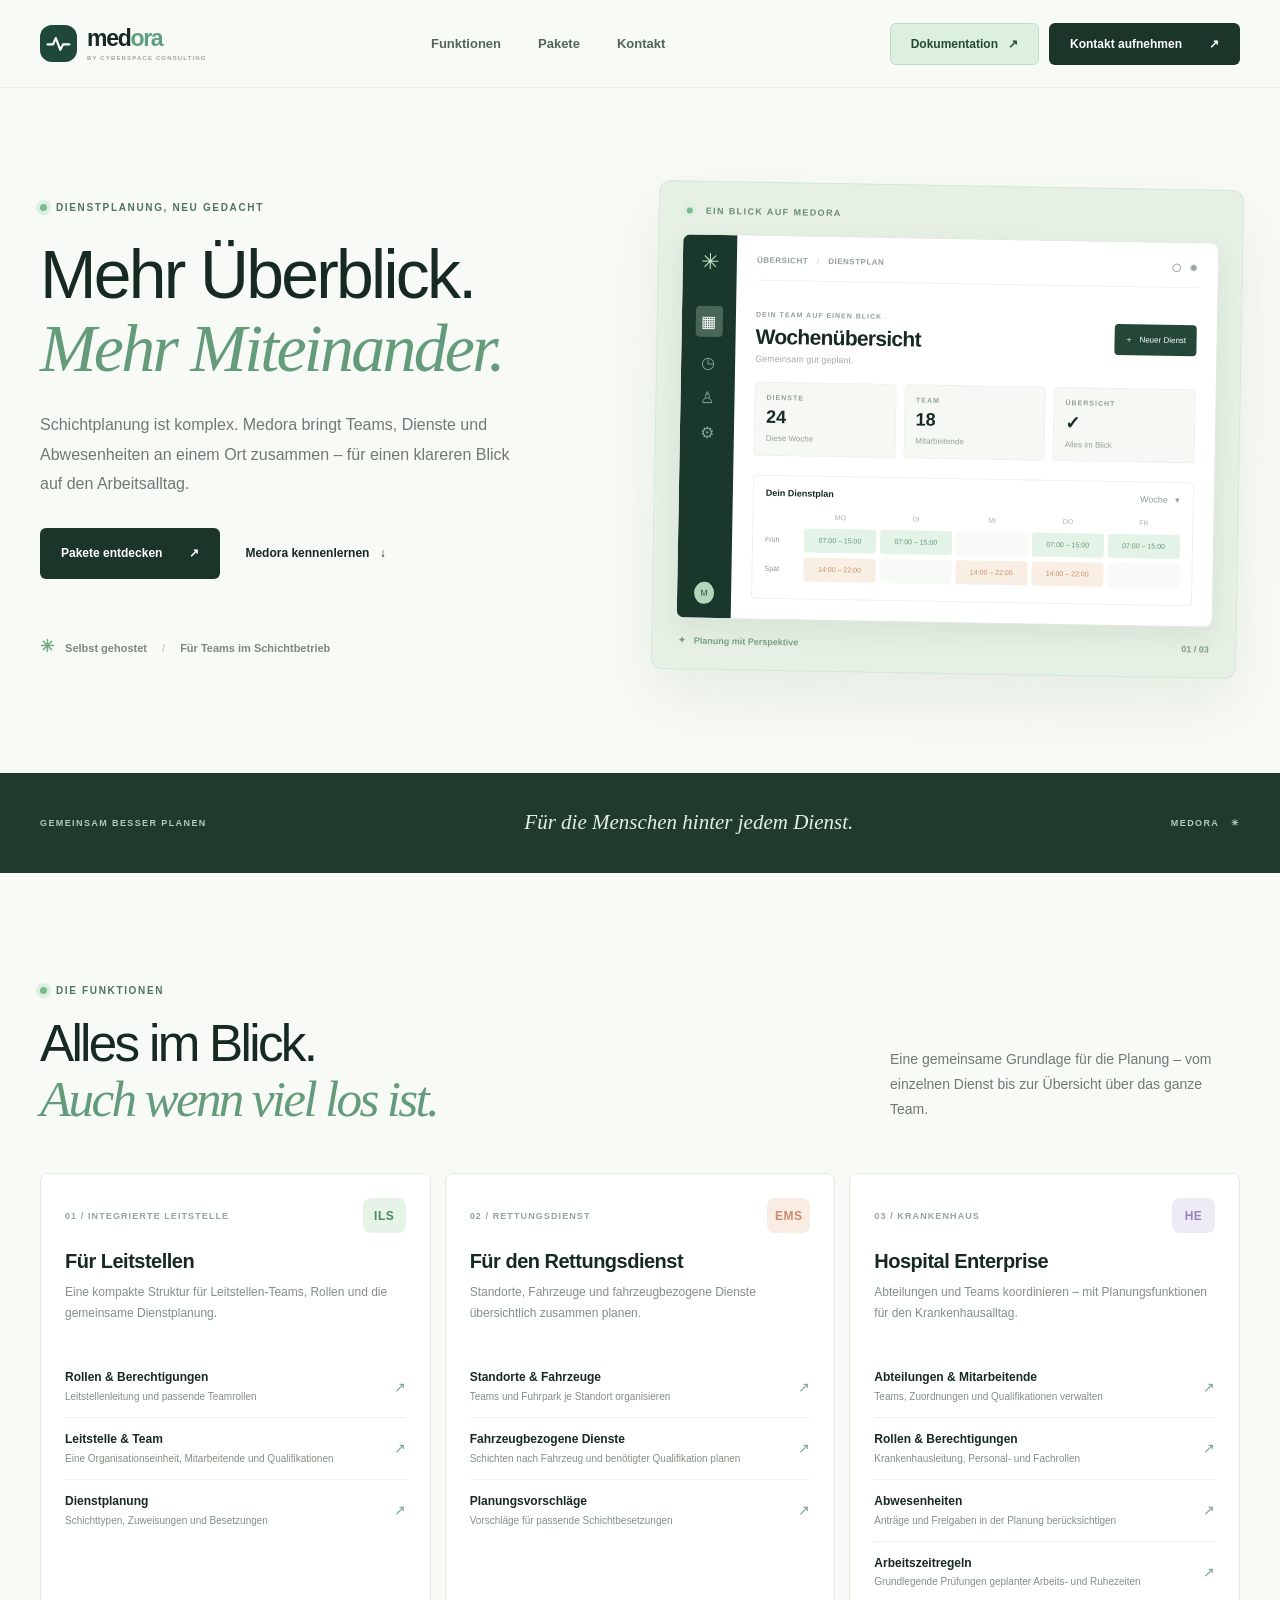
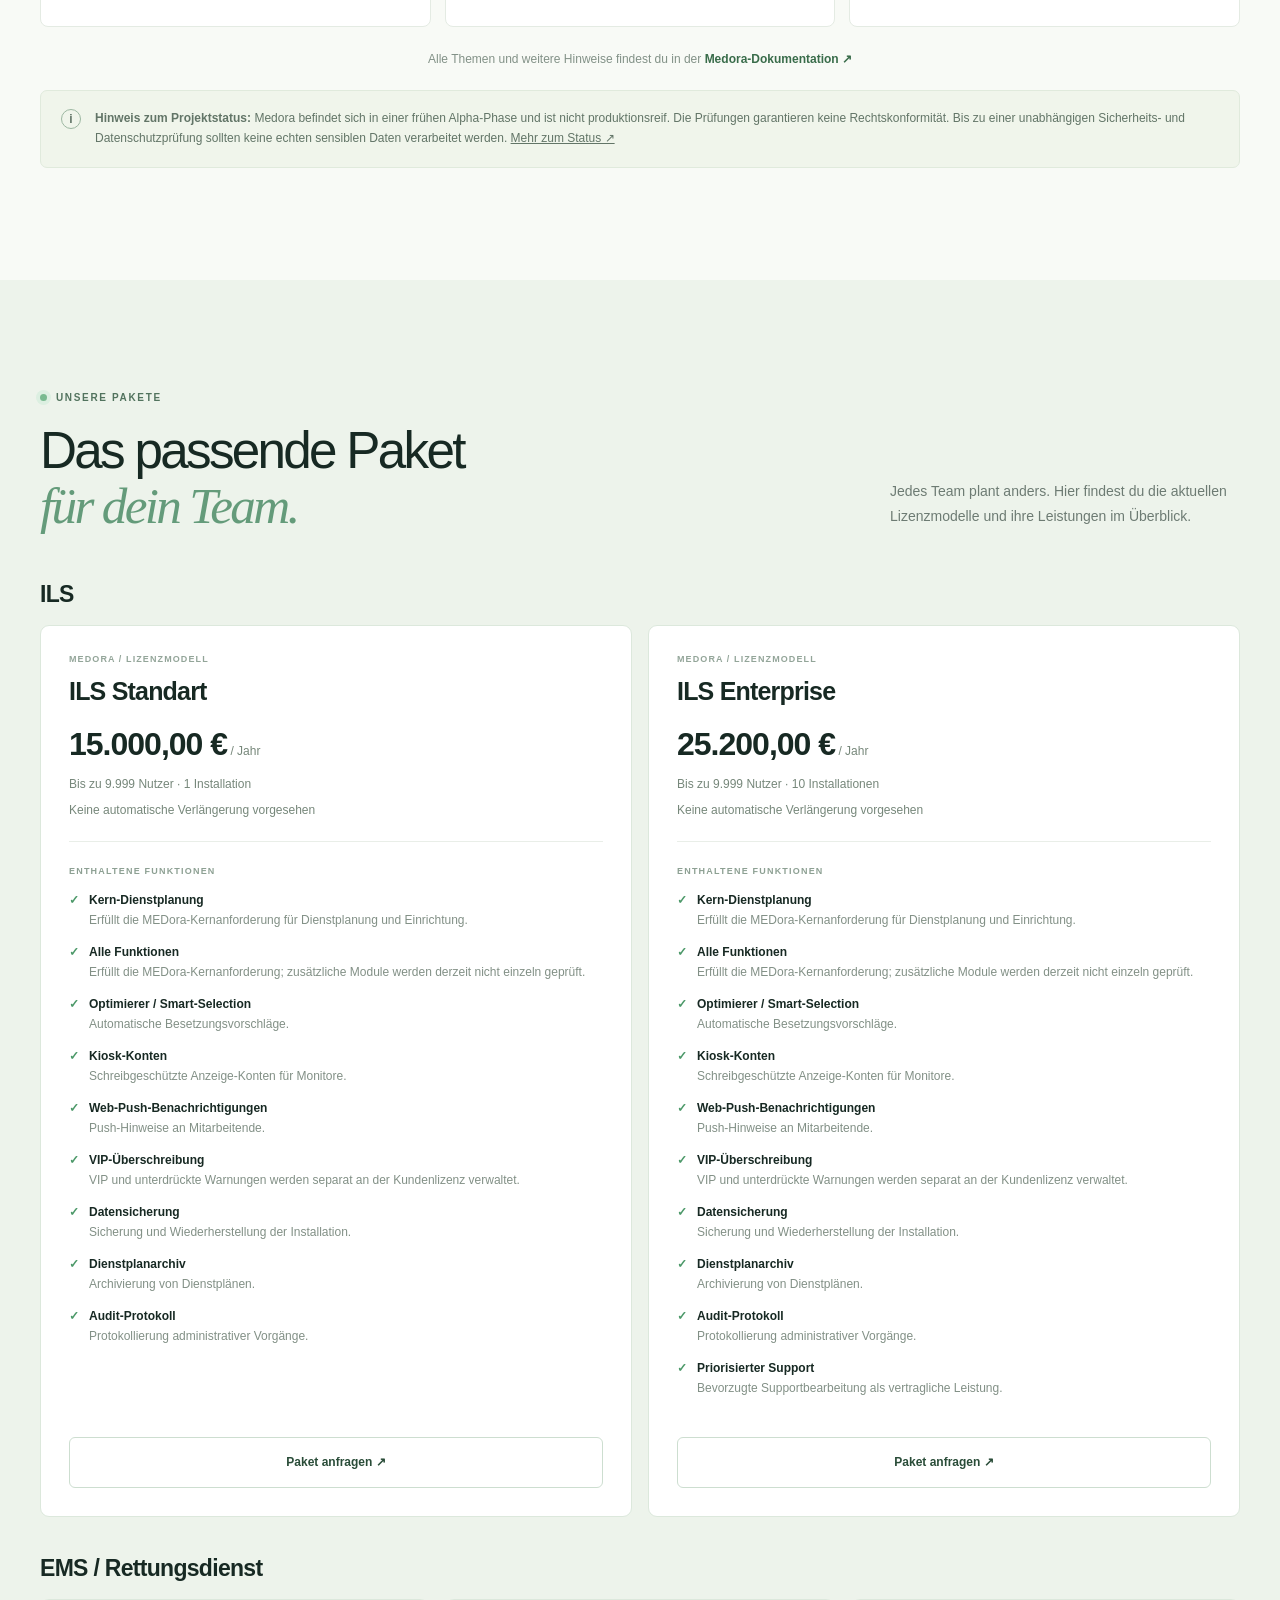
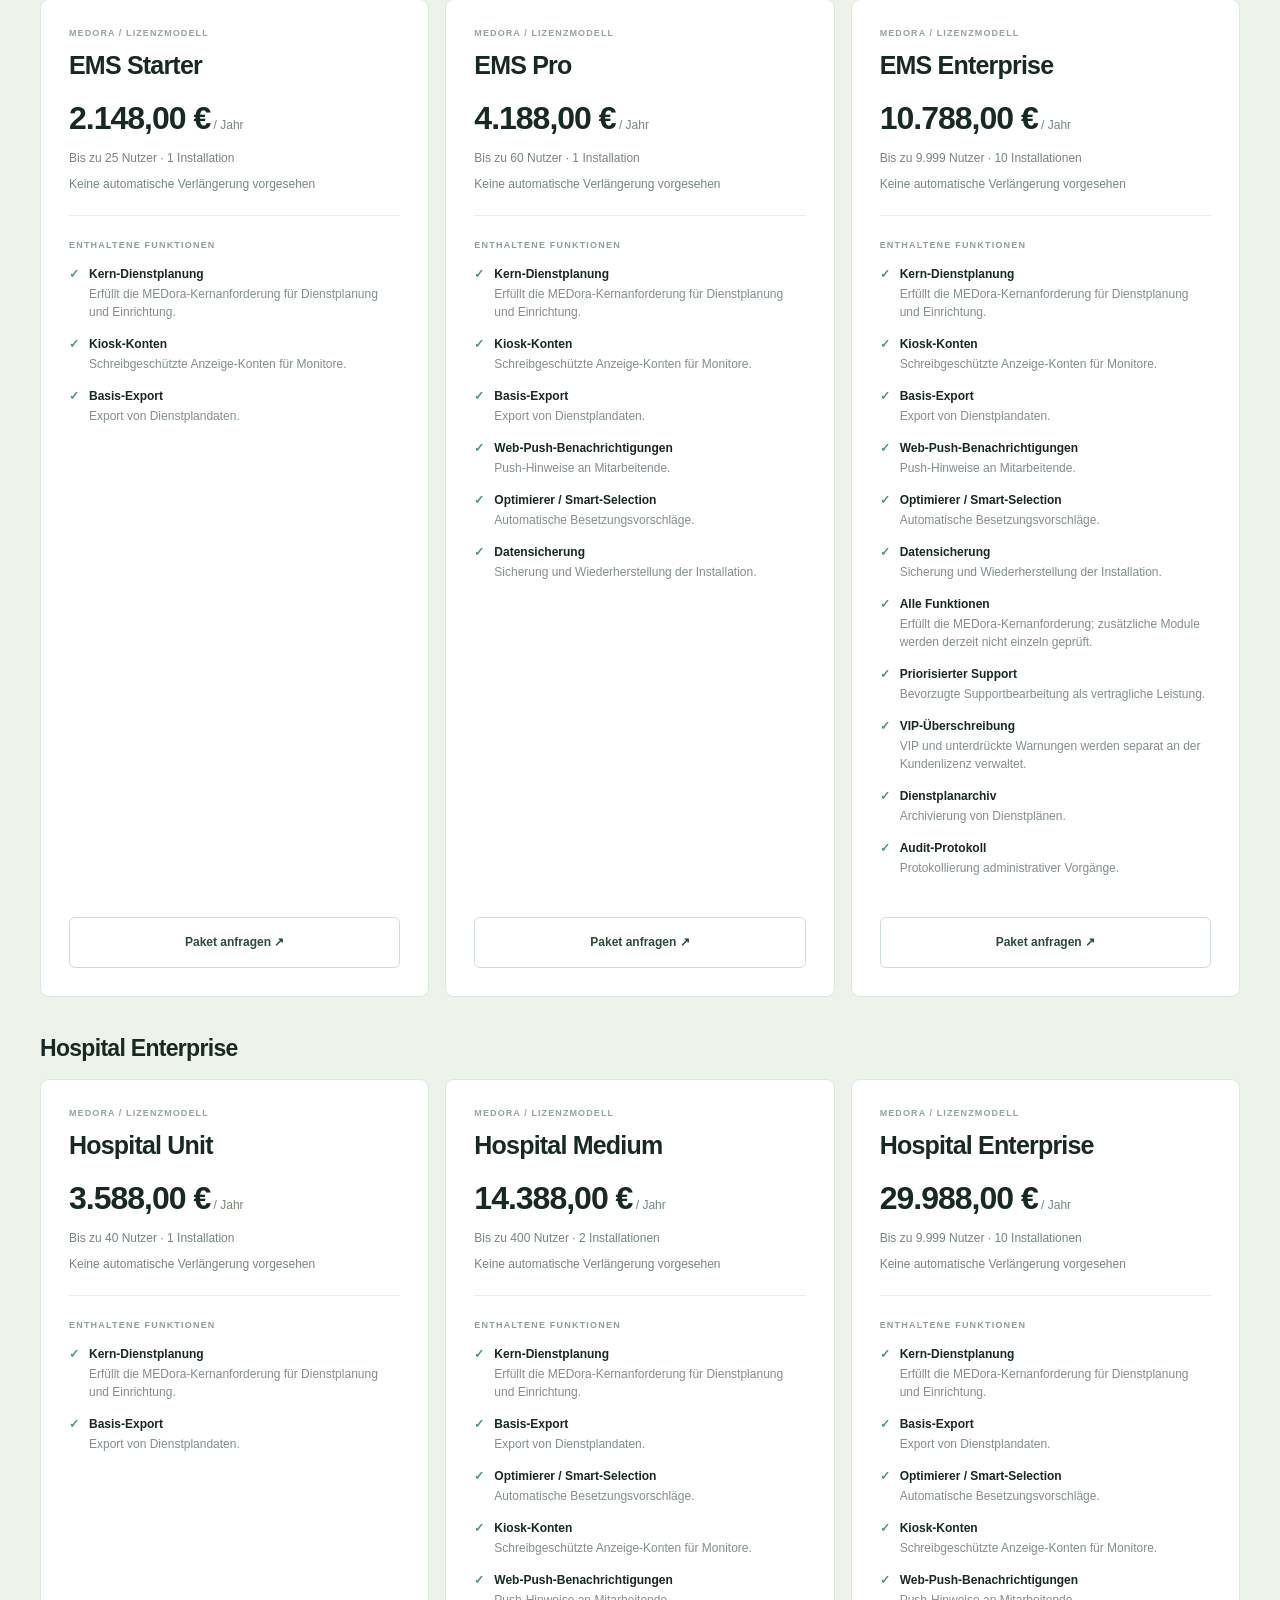
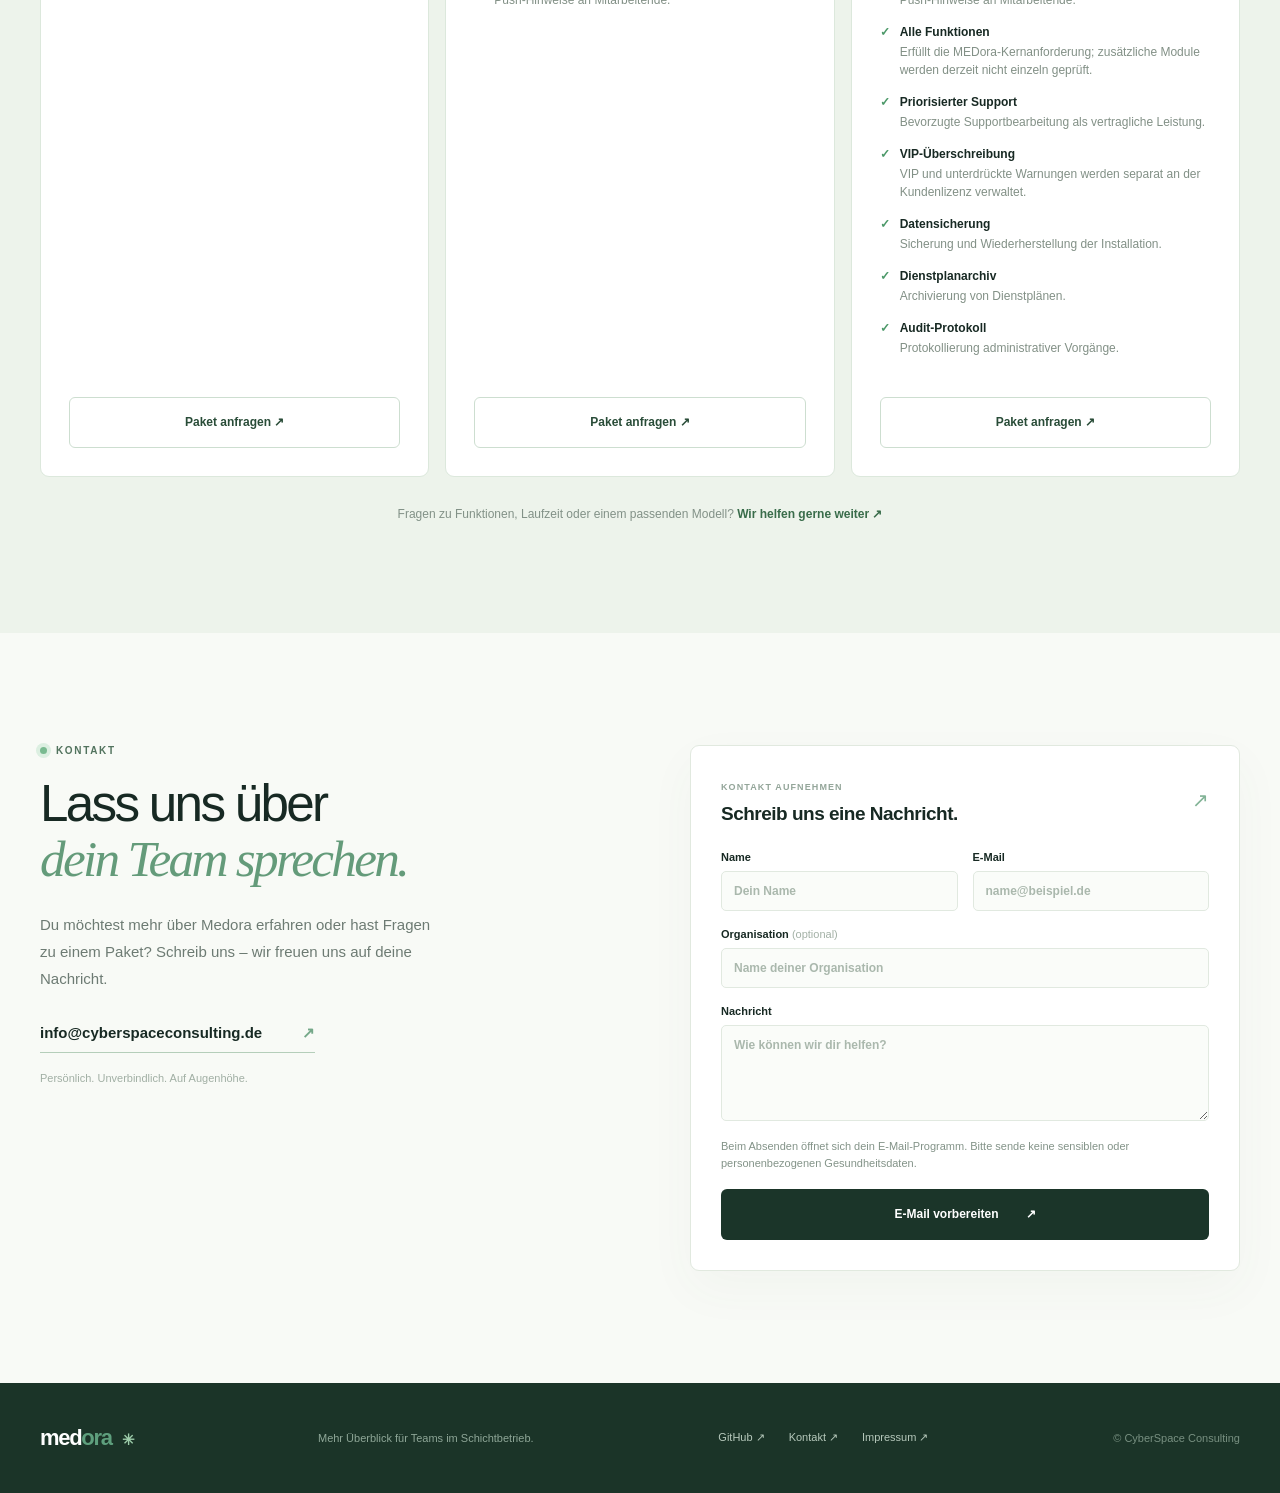
==== commit ce6f4526: "Highlight documentation in website header Co-authored-by: Copilot <223556219+Copilot@users.noreply.g" ====
--- a/index.html
+++ b/index.html
@@ -19,7 +19,10 @@
       <nav aria-label="Hauptnavigation">
         <a href="#funktionen">Funktionen</a><a href="#pakete">Pakete</a><a href="#kontakt">Kontakt</a>
       </nav>
-      <a class="button button-dark header-cta" href="#kontakt">Kontakt aufnehmen <span aria-hidden="true">↗</span></a>
+      <div class="header-actions">
+        <a class="button header-cta header-docs" href="https://cyberspaceconsulting.github.io/medora-deploy/">Dokumentation <span aria-hidden="true">↗</span></a>
+        <a class="button button-dark header-cta header-contact" href="#kontakt">Kontakt aufnehmen <span aria-hidden="true">↗</span></a>
+      </div>
     </div>
   </header>
 
--- a/styles.css
+++ b/styles.css
@@ -19,6 +19,7 @@
 nav a:hover,.text-link:hover,.package-footnote a:hover{color:#40835e}
 .button{display:inline-flex;align-items:center;justify-content:center;gap:27px;min-height:51px;padding:0 20px;border:1px solid transparent;border-radius:6px;font-size:12px;font-weight:700;transition:background .2s,color .2s}
 .button-dark{background:#1b3529;color:white}.button-dark:hover{background:#345b47}.header-cta{min-height:42px}
+.header-actions{display:flex;align-items:center;gap:10px}.header-docs{gap:10px;background:#dcefe1;border-color:#bddcc5;color:#244b35}.header-docs:hover{background:#c9e5d1}
 .hero{overflow:hidden;padding:97px 0 99px}.hero-grid{display:grid;grid-template-columns:1fr 1.06fr;gap:64px;align-items:center}
 .eyebrow{display:flex;align-items:center;gap:9px;color:#52735e;font-size:10px;font-weight:800;letter-spacing:1.65px}.dot{display:inline-block;width:7px;height:7px;border-radius:50%;background:#79ba90;box-shadow:0 0 0 4px #dcefe1}
 h1,h2,h3,p{margin-top:0}h1,h2{font-weight:500;letter-spacing:-2.7px;line-height:1.08}h1{font-size:clamp(47px,5.3vw,72px);margin:25px 0}h1 em,h2 em{font-family:Georgia,serif;color:#649b7a;font-weight:400}
@@ -56,7 +57,8 @@
 .imprint-section{min-height:calc(100vh - 198px)}.imprint-container{max-width:900px}.imprint-container h1{font-size:clamp(42px,5vw,64px);margin:20px 0 38px}.imprint-grid{display:grid;grid-template-columns:repeat(2,minmax(0,1fr));gap:16px}.imprint-card{padding:24px;background:#fff;border:1px solid #e1e9df;border-radius:8px}.imprint-card h2{font-size:16px;letter-spacing:-.3px;margin:0 0 14px}.imprint-card p,.imprint-card address{color:#76877a;font-size:13px;line-height:1.8;margin:0}.imprint-card address{font-style:normal;margin-top:12px}.imprint-card a{color:#396c4a;font-weight:700;text-decoration:underline}
 .contact-form{background:#fff;border:1px solid #e1e9df;border-radius:9px;padding:30px;box-shadow:0 18px 50px #4664450a}.form-header{display:flex;justify-content:space-between;align-items:center;margin-bottom:26px}.form-header h3{font-size:19px;letter-spacing:-.5px;margin:9px 0 0}.form-header>span{font-size:20px;color:#82b396}.form-row{display:grid;grid-template-columns:1fr 1fr;gap:15px}.contact-form label{display:block;font-size:11px;font-weight:700;margin-bottom:17px}.optional{color:#a2b0a5;font-weight:400}.contact-form input,.contact-form textarea{display:block;width:100%;margin-top:8px;padding:12px;border:1px solid #e1e9e0;border-radius:5px;background:#fafcf9;color:var(--ink);font-size:12px;resize:vertical}.contact-form input::placeholder,.contact-form textarea::placeholder{color:#aab8ad}.form-hint{font-size:11px;color:#839388;line-height:1.6}.contact-form button{width:100%;margin-top:5px}
 footer{background:#1b3428;color:#b7c9bc}.footer-inner{min-height:110px;display:flex;align-items:center;justify-content:space-between;gap:20px}.footer-brand{font-size:22px;font-weight:800;letter-spacing:-1.3px;color:#fff}.footer-brand b{font-size:15px;margin-left:5px;color:#9dcdaa}.footer-inner p,.footer-inner div,.footer-inner small{font-size:11px}.footer-inner p{margin:0;color:#8ea697}.footer-inner div{display:flex;gap:24px}.footer-inner small{color:#789081}
-@media(max-width:900px){.hero-grid{gap:30px}.feature-grid{grid-template-columns:repeat(2,1fr)}.area-grid{grid-template-columns:repeat(2,minmax(0,1fr))}.contact-grid{gap:40px}.preview-wrap{padding:15px}.preview-main{padding:14px}}
+@media(max-width:900px){.site-header{height:auto;min-height:74px}.header-inner{flex-wrap:wrap;padding:16px 0;gap:15px}nav{order:3;width:100%;justify-content:space-between;gap:12px}.hero-grid{gap:30px}.feature-grid{grid-template-columns:repeat(2,1fr)}.area-grid{grid-template-columns:repeat(2,minmax(0,1fr))}.contact-grid{gap:40px}.preview-wrap{padding:15px}.preview-main{padding:14px}}
 @media(max-width:700px){.container{width:min(100% - 36px,520px)}.site-header{height:auto;min-height:74px}.header-inner{flex-wrap:wrap;padding:16px 0;gap:15px}.brand{font-size:20px}nav{order:3;width:100%;justify-content:space-between;gap:12px}.header-cta{min-height:38px;padding:0 12px;gap:8px;font-size:11px}.hero{padding:65px 0}.hero-grid{grid-template-columns:1fr;gap:50px}h1{letter-spacing:-2px}.hero-note{margin-top:35px}.preview-wrap{transform:none}.strip-inner{min-height:105px;flex-wrap:wrap;padding:22px 0}.strip-inner p{width:100%;order:3}.strip-inner span:last-child{margin-left:auto}.section{padding:75px 0}.section-heading{display:block}.section-heading>p{margin-top:20px}.section-heading h2,.contact-section h2{letter-spacing:-1.8px}.area-grid{grid-template-columns:1fr}.area-card>p{min-height:0}.imprint-grid{grid-template-columns:1fr}.contact-grid{grid-template-columns:1fr;gap:35px}.footer-inner{padding:28px 0;flex-wrap:wrap}.footer-inner p{width:100%;order:2}.footer-inner small{order:3}.footer-inner div{margin-left:auto}}
+@media(max-width:600px){.header-contact{display:none}}
 @media(max-width:400px){.feature-grid{grid-template-columns:1fr}.form-row{grid-template-columns:1fr;gap:0}.preview-sidebar{width:40px}.preview-main{padding:10px}.calendar{padding:8px}.preview-stats div{padding:7px}.calendar-row{grid-template-columns:27px repeat(5,1fr)}}
 @media(prefers-reduced-motion:reduce){html{scroll-behavior:auto}*{transition:none!important}}
